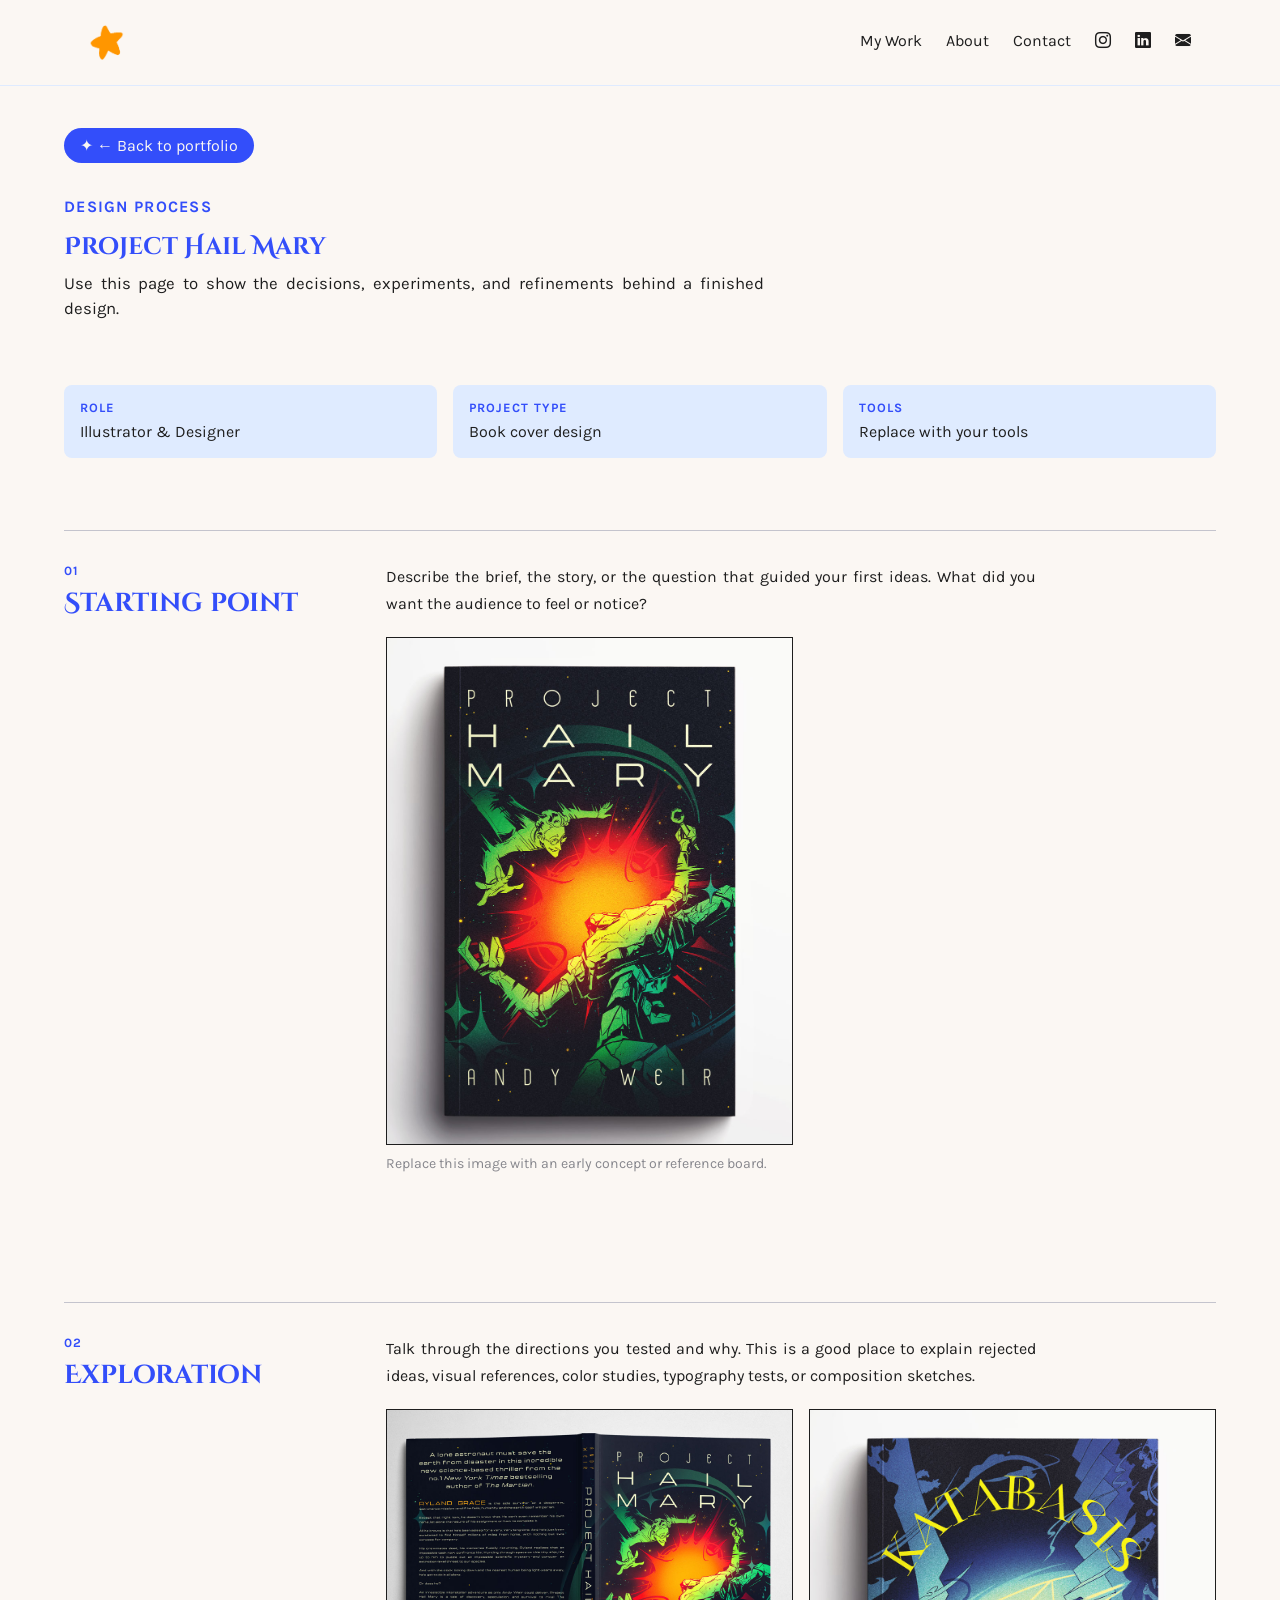
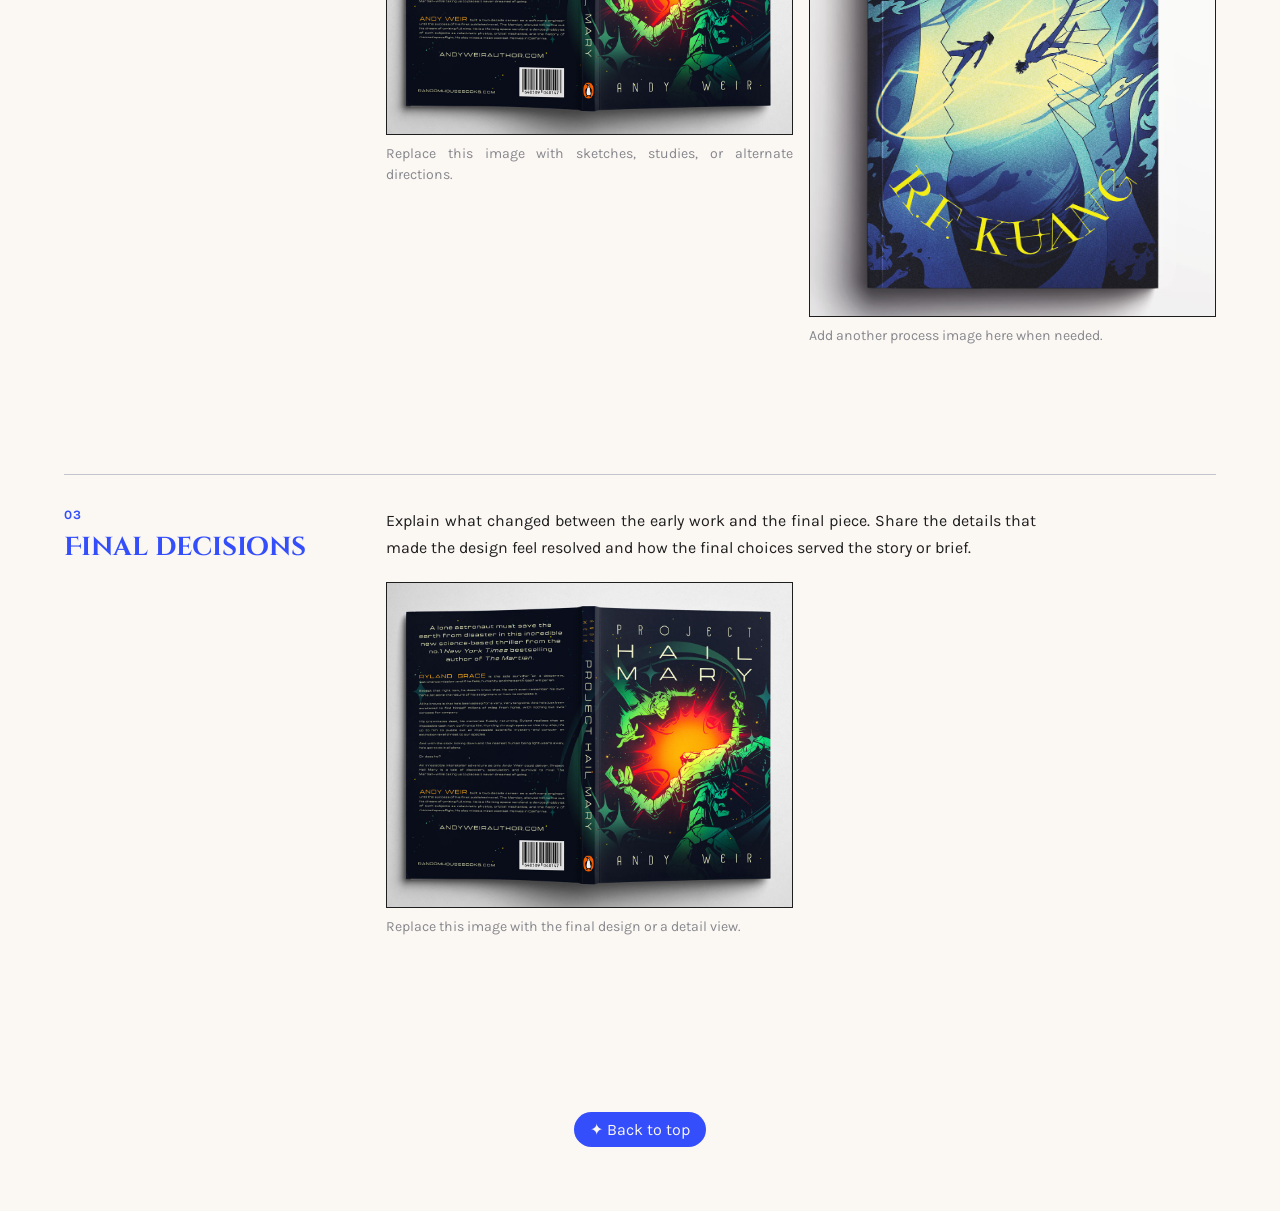
==== process.html @ 00ffdea3 "Add a project class and page to book grid items" ====
<!doctype html>
<html lang="en">
  <head>
    <meta charset="UTF-8" />
    <meta name="viewport" content="width=device-width, initial-scale=1.0" />
    <title>Kyra Lee | Design Process</title>
    <link rel="icon" type="image/png" href="./assets/Star.png" />
    <link
      rel="stylesheet"
      href="https://cdn.jsdelivr.net/npm/bootstrap-icons@1.13.1/font/bootstrap-icons.min.css"
    />
    <link rel="stylesheet" href="styles.css" />
  </head>
  <body>
    <header>
      <nav id="nav-bar" class="container">
        <div id="logo">
          <a href="index.html">
            <img src="assets/Star.png" alt="Kyra Lee Portfolio" />
          </a>
        </div>

        <button
          class="menu-toggle"
          aria-label="Toggle navigation"
          aria-expanded="false"
        >
          <span></span>
          <span></span>
          <span></span>
        </button>

        <div class="nav-links" id="nav-links">
          <a class="nav-link" href="index.html#work">My Work</a>
          <a class="nav-link" href="index.html#about">About</a>
          <a class="nav-link" href="index.html#contact">Contact</a>
          <a
            class="social-icon"
            aria-label="Instagram"
            href="https://www.instagram.com/kyrartist/"
            target="_blank"
            rel="noreferrer"
            ><i class="bi bi-instagram"></i
          ></a>
          <a
            href="https://www.linkedin.com/in/kyrallee/"
            class="social-icon"
            aria-label="LinkedIn"
            target="_blank"
            rel="noreferrer"
            ><i class="bi bi-linkedin"></i
          ></a>
          <a
            class="social-icon"
            aria-label="Email"
            href="mailto:kyrartist@gmail.com"
            rel="noreferrer"
            ><i class="bi bi-envelope-fill"></i
          ></a>
        </div>
      </nav>
    </header>

    <div id="lightbox" class="lightbox" aria-hidden="true">
      <button class="lightbox-close" aria-label="Close image">×</button>
      <div class="lightbox-content">
        <img id="lightbox-image" src="" alt="" />
        <p id="lightbox-caption" class="lightbox-caption"></p>
      </div>
    </div>

    <main id="process-top" class="project-page">
      <a
        class="button back-link"
        href="index.html"
        id="back-to-portfolio-button"
        >← Back to portfolio</a
      >

      <article class="project-detail-card process-detail-page">
        <div>
          <p class="project-eyebrow">Design Process</p>
          <h1 id="process-title">Project title</h1>
          <p id="process-overview" class="project-overview"></p>
        </div>

        <div class="project-meta">
          <div>
            <span>Role</span>
            <p id="process-role"></p>
          </div>
          <div>
            <span>Project type</span>
            <p id="process-type"></p>
          </div>
          <div>
            <span>Tools</span>
            <p id="process-tools"></p>
          </div>
        </div>

        <div id="process-sections"></div>
      </article>
      <a href="#process-top" class="button process-back-to-top">Back to top</a>
    </main>

    <script src="https://cdn.jsdelivr.net/npm/gsap@3.15/dist/gsap.min.js"></script>
    <script src="https://cdn.jsdelivr.net/npm/gsap@3.15/dist/ScrollTrigger.min.js"></script>
    <script src="script.js"></script>
    <script>
      const processProjects = [
        {
          key: "project-hail-mary",
          title: "Project Hail Mary",
          overview:
            "Use this page to show the decisions, experiments, and refinements behind a finished design.",
          role: "Illustrator & Designer",
          type: "Book cover design",
          tools: "Replace with your tools",
          sections: [
            {
              title: "Starting point",
              text: "Describe the brief, the story, or the question that guided your first ideas. What did you want the audience to feel or notice?",
              images: [
                {
                  src: "assets/books/Project-Hail-Mary.jpg",
                  alt: "Project Hail Mary initial cover concept",
                  caption:
                    "Replace this image with an early concept or reference board.",
                },
              ],
            },
            {
              title: "Exploration",
              text: "Talk through the directions you tested and why. This is a good place to explain rejected ideas, visual references, color studies, typography tests, or composition sketches.",
              images: [
                {
                  src: "assets/books/Project-Hail-Mary---Jacket-Design.jpg",
                  alt: "Project Hail Mary jacket design exploration",
                  caption:
                    "Replace this image with sketches, studies, or alternate directions.",
                },
                {
                  src: "assets/books/Katabasis.jpg",
                  alt: "Example visual exploration image",
                  caption: "Add another process image here when needed.",
                },
              ],
            },
            {
              title: "Final decisions",
              text: "Explain what changed between the early work and the final piece. Share the details that made the design feel resolved and how the final choices served the story or brief.",
              images: [
                {
                  src: "assets/books/Project-Hail-Mary---Jacket-Design.jpg",
                  alt: "Project Hail Mary final jacket design",
                  caption:
                    "Replace this image with the final design or a detail view.",
                },
              ],
            },
          ],
        },
      ];

      const processKey =
        new URLSearchParams(window.location.search).get("process") ||
        processProjects[0].key;
      const processProject =
        processProjects.find((item) => item.key === processKey) ||
        processProjects[0];

      document.getElementById("process-title").textContent =
        processProject.title;
      document.getElementById("process-overview").textContent =
        processProject.overview;
      document.getElementById("process-role").textContent = processProject.role;
      document.getElementById("process-type").textContent = processProject.type;
      document.getElementById("process-tools").textContent =
        processProject.tools;

      const processSections = document.getElementById("process-sections");

      processProject.sections.forEach((section, index) => {
        const sectionElement = document.createElement("section");
        sectionElement.className = "process-section";

        const heading = document.createElement("div");
        heading.className = "process-section-heading";

        const number = document.createElement("span");
        number.className = "process-section-number";
        number.textContent = String(index + 1).padStart(2, "0");

        const title = document.createElement("h2");
        title.textContent = section.title;
        heading.append(number, title);

        const content = document.createElement("div");
        content.className = "process-section-content";

        const text = document.createElement("p");
        text.textContent = section.text;

        const imageGrid = document.createElement("div");
        imageGrid.className = "process-image-grid";

        section.images.forEach((imageData) => {
          const figure = document.createElement("figure");
          figure.className = "project-image process-image";

          const image = document.createElement("img");
          image.src = imageData.src;
          image.alt = imageData.alt;
          image.dataset.caption = imageData.caption || "";

          const caption = document.createElement("figcaption");
          caption.className = "process-image-caption";
          caption.textContent = imageData.caption || "";

          figure.append(image, caption);
          imageGrid.appendChild(figure);
        });

        content.append(text, imageGrid);
        sectionElement.append(heading, content);
        processSections.appendChild(sectionElement);
      });

      const backButton = document.getElementById("back-to-portfolio-button");

      if (backButton) {
        backButton.addEventListener("click", (event) => {
          event.preventDefault();
          sessionStorage.setItem("scrollToWork", "true");
          window.location.href = "index.html";
        });
      }
    </script>
  </body>
</html>
---- styles.css ----
@import url("https://fonts.googleapis.com/css2?family=Cinzel+Decorative:wght@400;700;900&family=Karla:ital,wght@0,200..800;1,200..800&display=swap");

@media (prefers-reduced-motion: no-preference) {
  html {
    scroll-behavior: smooth;
  }
}

:root {
  --cream: #fbf7f3;
  --white: #fff;
  --blue: #334efa;
  --blue-medium: #80a8e4;
  --blue-light: #dfebff;
  --black: #1e1e1e;
  --gray: #87878d;
  --gray-light: #c4c4cd;
  --red: #df4e36;
  --yellow: #ffc972;

  --space-xs: 0.5rem;
  --space-sm: 1rem;
  --space-md: 1.5rem;
  --space-lg: 2rem;
  --space-xl: 3rem;
  --section-gap: 8rem;
}

*,
*::before,
*::after {
  box-sizing: border-box;
  padding: 0;
  margin: 0;
}

::selection {
  background-color: var(--blue);
  color: var(--cream);
}

html {
  scroll-padding-top: 100px;
  overflow-x: hidden;
}

body {
  background-color: var(--cream);
  color: var(--black);
  font-family: "Karla", sans-serif;
  overflow-x: hidden;
  text-align: justify;
}

section {
  margin-bottom: var(--section-gap) !important;
}

h1,
h2,
h3 {
  color: #334efa;
  font-family: "Cinzel Decorative", serif;
  cursor: default;
}

p {
  line-height: 1.5;
  cursor: default;
}

.container {
  width: min(90vw, 1300px);
  box-sizing: border-box;
  margin-inline: auto;
}

header {
  outline: var(--blue-light) 1px solid;
  background-color: var(--cream);
  position: fixed;
  top: 0;
  left: 0;
  width: 100%;
  z-index: 100;
  transition: transform 0.5s ease-in-out;
}

.header-hidden {
  transform: translateY(-105%);
}

#nav-bar {
  display: flex;
  align-items: center;
  justify-content: space-between;
  top: 0;
  padding: 25px;
}

#logo {
  width: 35px;
  height: 35px;
  display: inline-flex;
  align-items: center;
  justify-content: center;
}

#logo img {
  width: 100%;
  height: auto;
  display: block;
}

.nav-links {
  display: flex;
  align-items: center;
  gap: var(--space-md);
}

.nav-links a {
  color: var(--black);
  position: relative;
  text-decoration: none;
  padding-bottom: 4px;
  transition:
    opacity 0.2s ease,
    transform 0.2s ease;
}

.nav-link::after {
  content: "";
  position: absolute;
  left: 0;
  bottom: 0;
  width: 0;
  height: 1px;
  background-color: var(--blue);
  transition: width 0.25s ease;
}

.nav-link:hover::after,
.nav-link:focus-visible::after {
  width: 100%;
}

.social-icon:hover {
  color: var(--blue);
}

.menu-toggle {
  display: none;
  flex-direction: column;
  justify-content: center;
  gap: 4px;
  background: transparent;
  border: none;
  cursor: pointer;
  padding: 4px;
}

.menu-toggle span {
  display: block;
  width: 24px;
  height: 2px;
  background-color: var(--black);
}

#home {
  text-align: center;
  display: flex;
  flex-direction: column;
  justify-content: center;
  align-items: center;
  border-bottom: #dfe7ff solid 1px;
  margin: 85px auto 0;
  position: relative;
  overflow: hidden;
}

#home-text {
  position: absolute;
}

#home img {
  width: 100%;
  min-width: 900px;
  position: absolute;
  min-height: 550px;
  inset: 0;
  object-fit: cover;
  object-position: center;
}

#home img:first-of-type {
  position: relative;
  z-index: 2;
}

#home img:last-of-type {
  z-index: 1;
}

#work {
  text-align: center;
}

#work h2 {
  font-size: 2rem;
  margin-bottom: var(--space-lg);
}

.work-subheading {
  text-align: left;
  font-size: 1.3rem;
  margin-bottom: var(--space-lg);
}

.work-subheading::before {
  content: "✦";
  padding: 8px;
}

#categories {
  display: grid;
  grid-template-columns: repeat(3, minmax(0, 1fr));
  width: 320px;
  margin: 0 auto var(--space-xl) auto;
  justify-content: center;
  gap: var(--space-sm);
}

.category {
  display: flex;
  flex-direction: column;
  align-items: center;
  justify-content: center;
  width: 100%;
  cursor: pointer;
  padding: 0.75rem 0.75rem 0.5rem;
  border: 1px solid var(--gray-light);
  transition:
    background-color 0.2s ease,
    color 0.2s ease,
    border-color 0.2s ease,
    transform 0.2s ease;
}

.category.active {
  color: var(--blue);
  border-color: var(--blue);
  background: var(--blue-light);
}

.category:hover {
  color: var(--blue);
  border-color: var(--blue);
}

.category img {
  height: 4em;
  transition: all 0.3s ease;
}

.category:hover img {
  transform: translateY(-5px);
}

.category p {
  cursor: pointer;
}

#grid-container {
  margin-bottom: var(--space-lg);
}

.masonry-container {
  column-count: 4;
  column-gap: var(--space-sm);
  width: 100%;
  margin-inline: auto;
}

.personal-concepts-grid {
  display: grid;
  grid-template-columns: repeat(3, minmax(0, 1fr));
  gap: var(--space-sm);
  width: 100%;
  margin-inline: auto;
}

.masonry-item {
  break-inside: avoid;
  margin-bottom: var(--space-sm);
  background: var(--cream);
  border: var(--black) solid 1px;
  overflow: hidden;
  opacity: 0;
  will-change: transform;
}

.masonry-item.process-item {
  position: relative;
  cursor: pointer;
  transition: transform 0.25s ease;
}

.masonry-item.process-item:hover,
.masonry-item.process-item:focus-visible {
  transform: translateY(-3px);
}

.masonry-item img {
  width: 100%;
  display: block;
  height: auto;
  object-fit: cover;
  cursor: pointer;
}

.personal-concepts-grid .has-hover-image {
  aspect-ratio: 4 / 5;
  background-position: center;
  background-repeat: no-repeat;
  background-size: cover;
  transition: background-position 0.25s cubic-bezier(0.22, 1, 0.36, 1);
}

.personal-concepts-grid .has-hover-image img {
  height: 100%;
  object-position: 50% center;
  transition:
    opacity 0.3s ease-in-out,
    object-position 0.25s cubic-bezier(0.22, 1, 0.36, 1);
  will-change: opacity, object-position;
}

.personal-concepts-grid .has-hover-image.is-swapping img {
  opacity: 0;
}

#personal-work {
  margin-bottom: var(--space-xl);
}

.project-container {
  display: grid;
  grid-template-columns: 1fr;
  gap: var(--space-md);
  width: 100%;
}

.project-card {
  display: grid;
  grid-template-columns: minmax(220px, 1.1fr) minmax(0, 1.7fr);
  gap: var(--space-lg);
  align-items: center;
  padding: 1.25rem;
  text-align: left;
  cursor: pointer;
  color: inherit;
  text-decoration: none;
  opacity: 0;
  will-change: transform;
  background: var(--white);
  border: 1px solid var(--black);
  transition:
    transform 0.25s ease,
    box-shadow 0.25s ease,
    border-color 0.25s ease;
}

.project-card:hover {
  transform: translateY(-3px);
  border-color: var(--blue);
  box-shadow: 0 18px 40px rgba(4, 8, 90, 0.08);
}

.project-card-visual {
  overflow: hidden;
  border: var(--black) 1px solid;
  background: var(--cream);
  min-height: 260px;
}

.project-card img,
.project-card-placeholder {
  display: block;
  width: 100%;
  height: 280px;
  object-fit: cover;
  object-position: center;
  transition: transform 0.35s ease;
}

.project-card:hover .project-card-visual img,
.project-card:hover .project-card-placeholder {
  transform: scale(1.04);
}

.project-card-content {
  display: flex;
  flex-direction: column;
  justify-content: center;
  gap: 0.5rem;
  cursor: pointer;
}

.project-card-kicker {
  margin: 0;
  color: var(--blue);
  text-transform: uppercase;
  letter-spacing: 0.08em;
  font-size: 0.7rem;
  font-weight: 700;
}

.project-card-title {
  margin: 0;
  font-size: clamp(2rem, 3vw, 2.8rem);
  line-height: 1.05;
  cursor: pointer;
  transition: color 0.25s ease;
}

.project-card-summary {
  margin: 0;
  color: var(--gray);
  font-size: 1.02rem;
  line-height: 1.7;
}

.project-card-meta {
  display: grid;
  grid-template-columns: repeat(3, minmax(0, 1fr));
  gap: 0.9rem 1rem;
  margin-top: 0.5rem;
  padding-top: 1rem;
  border-top: 1px solid var(--gray-light);
}

.project-card-meta div {
  display: flex;
  flex-direction: column;
  gap: 0.25rem;
}

.project-card-meta span {
  font-size: 0.68rem;
  color: var(--gray);
  text-transform: uppercase;
  letter-spacing: 0.08em;
}

.project-card-meta strong {
  font-size: 0.96rem;
  font-weight: 600;
}

.project-card-placeholder {
  display: flex;
  align-items: center;
  justify-content: center;
  width: 100%;
  min-height: 260px;
  height: 100%;
  text-align: center;
  background: var(--blue-light);
  border: 1px dashed rgba(28, 32, 36, 0.28);
  color: var(--gray);
  font-weight: 700;
  letter-spacing: 0.08em;
  text-transform: uppercase;
}

.is-coming-soon {
  opacity: 0.9;
}

@media (max-width: 760px) {
  .project-card {
    grid-template-columns: 1fr;
    padding: var(--space-sm);
  }

  .project-card-visual {
    min-height: 220px;
  }

  .project-card-meta {
    grid-template-columns: 1fr;
  }
}

#project-link {
  margin: var(--space-sm) 0;
}

.button {
  background-color: var(--blue);
  color: var(--cream);
  text-decoration: none;
  padding: 0.5rem 1rem;
  border-radius: 10rem;
  display: inline-block;
}

.button::before {
  content: "✦ ";
}

.button.secondary {
  background-color: var(--cream);
  border: var(--blue) 2px solid;
  color: var(--blue);
}

.project-page {
  padding-top: 8rem;
  padding-bottom: 4rem;
  width: min(90vw, 1300px);
  margin: auto;
}

.back-link {
  margin-bottom: 2rem;
}

#project-top {
  position: absolute;
  top: 0;
}

#project-back-to-top-button {
  margin: 3rem auto 0;
  display: block;
  width: fit-content;
}

.process-back-to-top {
  display: block;
  width: fit-content;
  margin: 3rem auto 0;
}

.project-eyebrow {
  color: var(--blue);
  font-weight: 700;
  text-transform: uppercase;
  letter-spacing: 0.08em;
  margin-bottom: 0.75rem;
}

.project-overview {
  font-size: 1.05rem;
  max-width: 700px;
  margin: 0.5rem 0 1.5rem;
}

.project-meta {
  display: grid;
  grid-template-columns: repeat(3, minmax(0, 1fr));
  gap: 1rem;
  margin-bottom: 2rem;
}

.project-meta div {
  background: var(--blue-light);
  border-radius: 8px;
  padding: 0.9rem 1rem;
}

.project-meta span {
  display: block;
  color: var(--blue);
  font-size: 0.8rem;
  font-weight: 700;
  text-transform: uppercase;
  letter-spacing: 0.08em;
  margin-bottom: 0.3rem;
}

.project-video-grid {
  display: grid;
  grid-template-columns: 1fr;
  gap: 1rem;
  margin-bottom: 2rem;
}

.project-video {
  width: 100%;
}

.project-video-media {
  width: 100%;
  aspect-ratio: 16 / 9;
  border: 1px solid var(--black);
  display: block;
  background: var(--black);
}

.project-video-caption {
  margin-top: 0.5rem;
  color: var(--gray);
  font-size: 0.92rem;
  line-height: 1.5;
}

.project-image-grid {
  display: grid;
  grid-template-columns: repeat(4, minmax(0, 1fr));
  gap: 1rem;
  margin-bottom: 2rem;
}

.project-image-grid--compact {
  grid-template-columns: repeat(2, minmax(0, 1fr));
  margin-bottom: 1.5rem;
}

.project-image {
  position: relative;
  overflow: hidden;
  opacity: 0;
  will-change: transform;
}

.project-image img {
  width: 100%;
  height: auto;
  object-fit: contain;
  border: 1px solid var(--black);
  display: block;
  cursor: pointer;
}

.project-image-overlay {
  position: absolute;
  inset: 0;
  display: flex;
  align-items: flex-end;
  padding: 0.9rem;
  background: linear-gradient(
    180deg,
    transparent 5%,
    rgba(30, 30, 30, 0.95) 100%
  );
  color: var(--cream);
  opacity: 0;
  transition: opacity 0.2s ease;
  pointer-events: none;
}

.project-image:hover .project-image-overlay,
.project-image:focus-within .project-image-overlay {
  opacity: 1;
}

.project-image-caption {
  font-size: 0.85rem;
  line-height: 1.4;
  max-width: 100%;
}

#egg-project-thumbnail {
  background-color: #1e1e1e;
}

.project-body {
  display: grid;
  grid-template-columns: 1.2fr 0.8fr;
  gap: 2rem;
}

.project-body h2 {
  font-size: 1.2rem;
  margin-bottom: 0.75rem;
}

.project-body ul {
  padding-left: 1.2rem;
  display: grid;
  gap: 0.6rem;
}

.project-body li {
  line-height: 1.5;
}

.process-detail-page {
  display: grid;
  gap: 2.5rem;
}

.process-section {
  display: grid;
  grid-template-columns: minmax(150px, 0.35fr) minmax(0, 1fr);
  gap: 2rem;
  padding-top: 2rem;
  border-top: 1px solid var(--gray-light);
}

.process-section-heading {
  align-self: start;
}

.process-section-number {
  display: block;
  margin-bottom: 0.5rem;
  color: var(--blue);
  font-size: 0.8rem;
  font-weight: 700;
  letter-spacing: 0.08em;
}

.process-section h2 {
  margin: 0;
  font-size: clamp(1.35rem, 2vw, 1.8rem);
}

.process-section-content {
  display: grid;
  gap: 1.25rem;
}

.process-section-content p {
  max-width: 650px;
  line-height: 1.7;
}

.process-image-grid {
  display: grid;
  grid-template-columns: repeat(2, minmax(0, 1fr));
  gap: 1rem;
}

.process-image-grid img {
  width: 100%;
  height: auto;
  display: block;
  border: 1px solid var(--black);
}

.process-image-caption {
  margin-top: 0.5rem;
  color: var(--gray);
  font-size: 0.88rem;
  line-height: 1.5;
}

.process-image {
  opacity: 1;
}

.lightbox {
  position: fixed;
  inset: 0;
  background: rgba(0, 0, 0, 0.82);
  display: flex;
  align-items: center;
  justify-content: center;
  padding: 2rem;
  z-index: 200;
  opacity: 0;
  visibility: hidden;
  transition:
    opacity 0.3s ease-in,
    visibility 0.3s ease-in;
}

.lightbox.active {
  opacity: 1;
  visibility: visible;
  z-index: 200;
}

.lightbox-content {
  display: flex;
  align-items: center;
  gap: 1.25rem;
  max-width: min(95vw, 1100px);
}

.lightbox img {
  max-width: min(90vw, 900px);
  max-height: min(90vh, 800px);
  width: auto;
  height: auto;
  object-fit: contain;
  transform: scale(0.95);
  transition: transform 0.3s ease;
}

.lightbox.active img {
  transform: scale(1);
}

.lightbox-close {
  position: absolute;
  top: 1.25rem;
  right: 1.25rem;
  color: var(--blue);
  background: var(--white);
  border: 1px solid var(--blue);
  border-radius: 50px;
  width: 40px;
  height: 40px;
  font-size: 1.5rem;
  line-height: 1;
  cursor: pointer;
  z-index: 200;
}

.lightbox-caption {
  color: var(--white);
  text-align: left;
  font-size: 0.95rem;
  line-height: 1.5;
  max-width: 280px;
  flex: 0 0 280px;
}

.lightbox-caption:empty {
  display: none;
}

#about {
  background-color: var(--white);
  border: 1px solid var(--blue-light);
}

#about-text {
  margin-right: var(--space-lg);
}

#about h2 {
  margin-bottom: var(--space-md);
}

#about h2::before {
  content: "✦ ";
}

#about .container {
  display: grid;
  grid-template-columns: 1.5fr 1fr;
  align-items: center;
  padding: var(--space-md);
}

#about-pic-me {
  display: block;
  width: 100%;
  height: auto;
  object-fit: cover;
}

#about-pic {
  position: relative;
  width: 310px;
  display: block;
  border: var(--cream) 1px solid;
  margin-left: auto;
  overflow: visible;
  border: solid 1px var(--blue-light);
}

#about-pic-stars {
  position: absolute;
  top: 50%;
  left: 50%;
  transform: translate(-50%, -50%);
  pointer-events: none;
  width: 350px;
  max-width: none;
}

#contact {
  background-color: var(--blue);
  color: var(--white);
  width: 100%;
}

#contact-container {
  text-align: center;
  padding: 40px;
  display: grid;
  place-items: center;
  grid-template-columns: 0.5fr 1fr 0.5fr;
  max-width: 800px;
}

#contact h2 {
  color: var(--white);
  margin-bottom: var(--space-md);
}

#contact h2::before {
  content: "✦ ";
}

#contact img {
  display: block;
  margin: auto;
}

#contact a {
  font-size: 1.5rem;
  color: var(--white);
}

#socials {
  margin-top: var(--space-md);
  width: 100%;
  display: flex;
  align-items: center;
  justify-content: center;
  gap: var(--space-md);
}

@media screen and (max-width: 480px) {
  .masonry-container {
    column-count: 1 !important;
  }

  .personal-concepts-grid {
    grid-template-columns: 1fr !important;
  }

  #contact-container {
    padding: var(--space-md);
  }

  #contact-container {
    grid-template-columns: 10% 80% 10%;
  }

  #contact img {
    width: 40px;
  }
}

@media (hover: none), (pointer: coarse) {
  .personal-concepts-grid .has-hover-image {
    aspect-ratio: auto;
  }

  .personal-concepts-grid .has-hover-image img {
    height: auto;
    object-position: center;
    transition: none;
  }
}

@media screen and (max-width: 768px) {
  .masonry-container {
    column-count: 2;
  }

  .personal-concepts-grid {
    grid-template-columns: repeat(2, minmax(0, 1fr));
  }

  .project-meta {
    grid-template-columns: 1fr;
  }

  .project-image-grid {
    grid-template-columns: repeat(2, minmax(0, 1fr));
  }

  .process-section {
    grid-template-columns: 1fr;
    gap: 1rem;
  }

  .process-image-grid {
    grid-template-columns: 1fr;
  }

  .lightbox-content {
    flex-direction: column;
    align-items: center;
  }

  .lightbox-caption {
    max-width: 100%;
    flex-basis: auto;
    text-align: center;
  }

  #about .container {
    grid-template-columns: 1fr;
    gap: 1.25rem;
    justify-items: center;
    padding: var(--space-md) 0;
  }

  #about-text {
    margin: 0;
  }

  #about .container > div:first-child {
    text-align: center;
  }

  #about-pic img {
    margin-left: 0;
    margin-inline: auto;
  }

  #nav-bar {
    flex-wrap: wrap;
    padding: 25px;
  }

  .menu-toggle {
    display: flex;
  }

  .nav-links {
    display: flex;
    width: 100%;
    max-height: 0;
    flex-direction: column;
    align-items: flex-end;
    padding-top: 0;
    gap: 0;
    overflow: hidden;
    opacity: 0;
    pointer-events: none;
    transition:
      max-height 0.3s ease,
      opacity 0.3s ease,
      padding-top 0.3s ease,
      gap 0.3s ease;
  }

  .nav-links.active {
    max-height: 200px;
    padding-top: var(--space-md);
    gap: var(--space-md);
    opacity: 1;
    pointer-events: auto;
  }

  .project-container {
    grid-template-columns: 1fr;
  }
}

@media screen and (min-width: 1100px) {
  #about .container {
    padding: 40px 80px;
  }

  .masonry-container {
    column-count: 4;
  }

  .personal-concepts-grid {
    grid-template-columns: repeat(3, minmax(0, 1fr));
  }
}
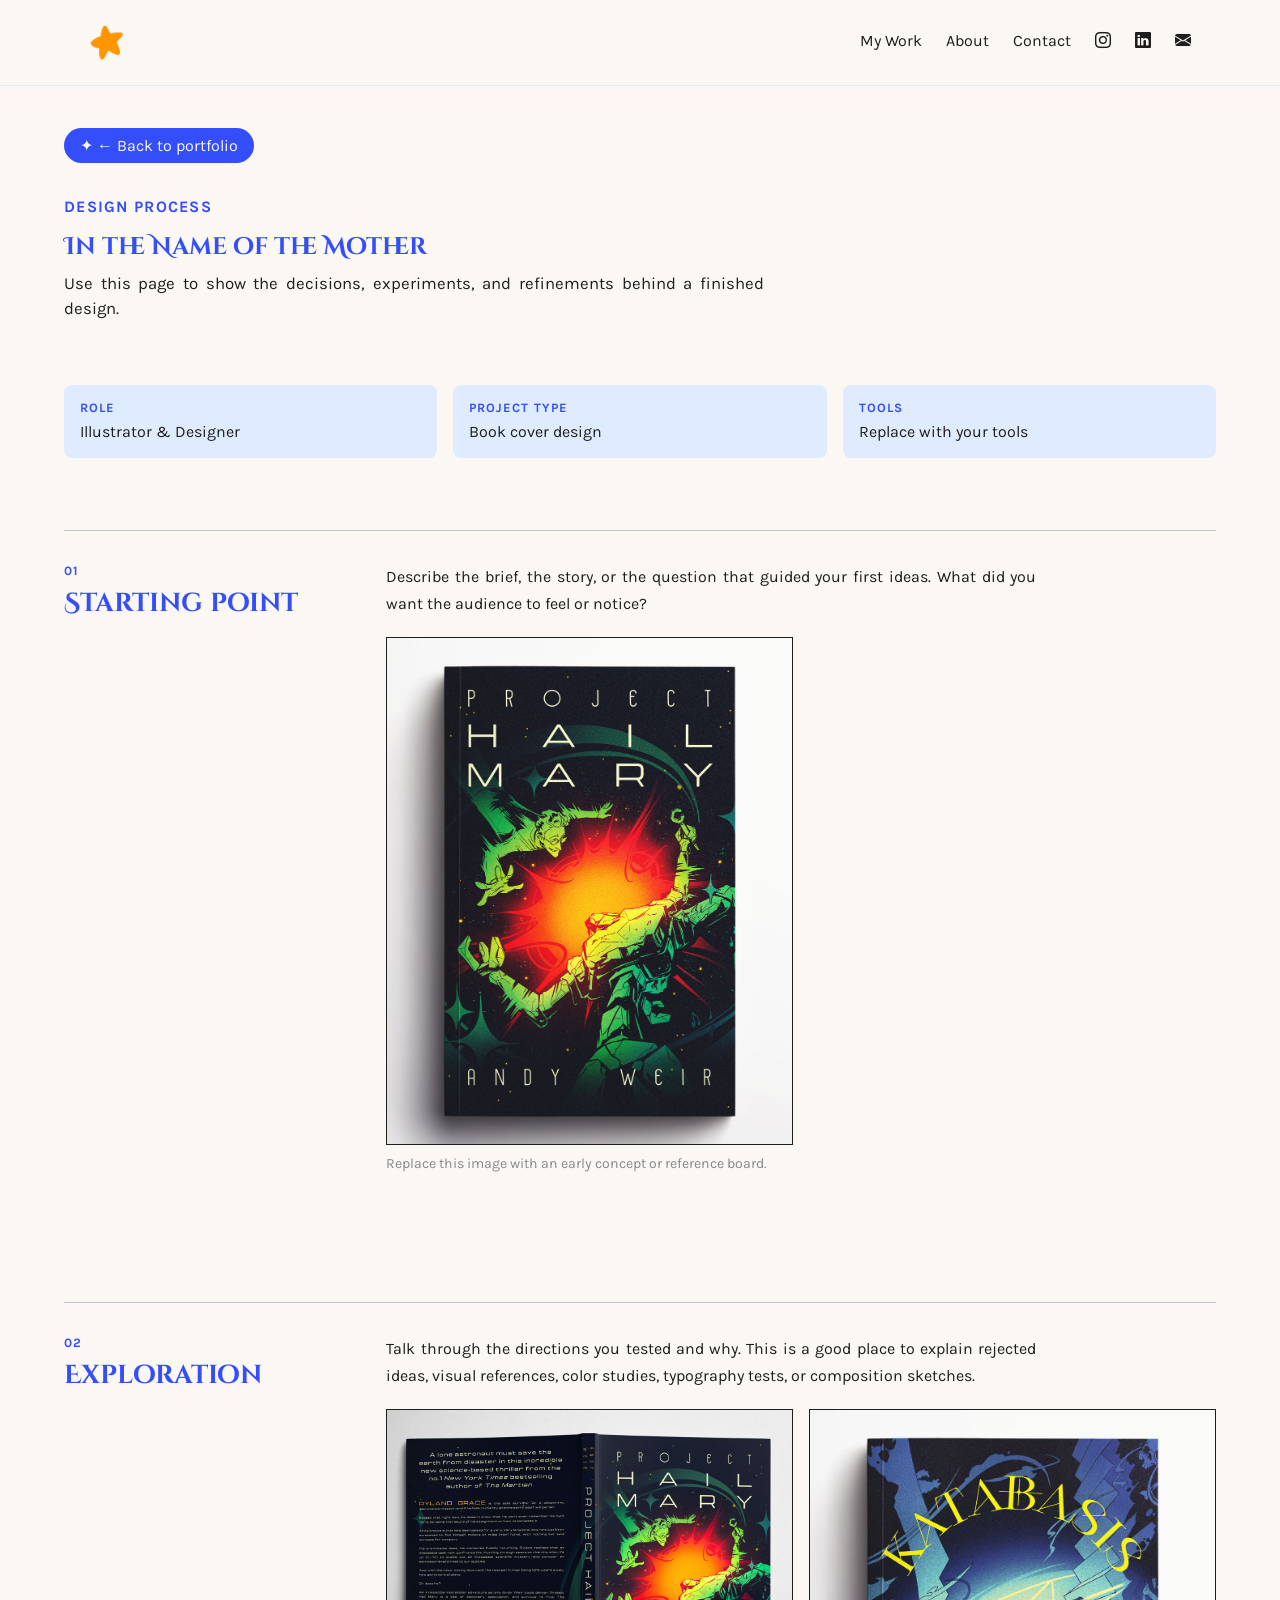
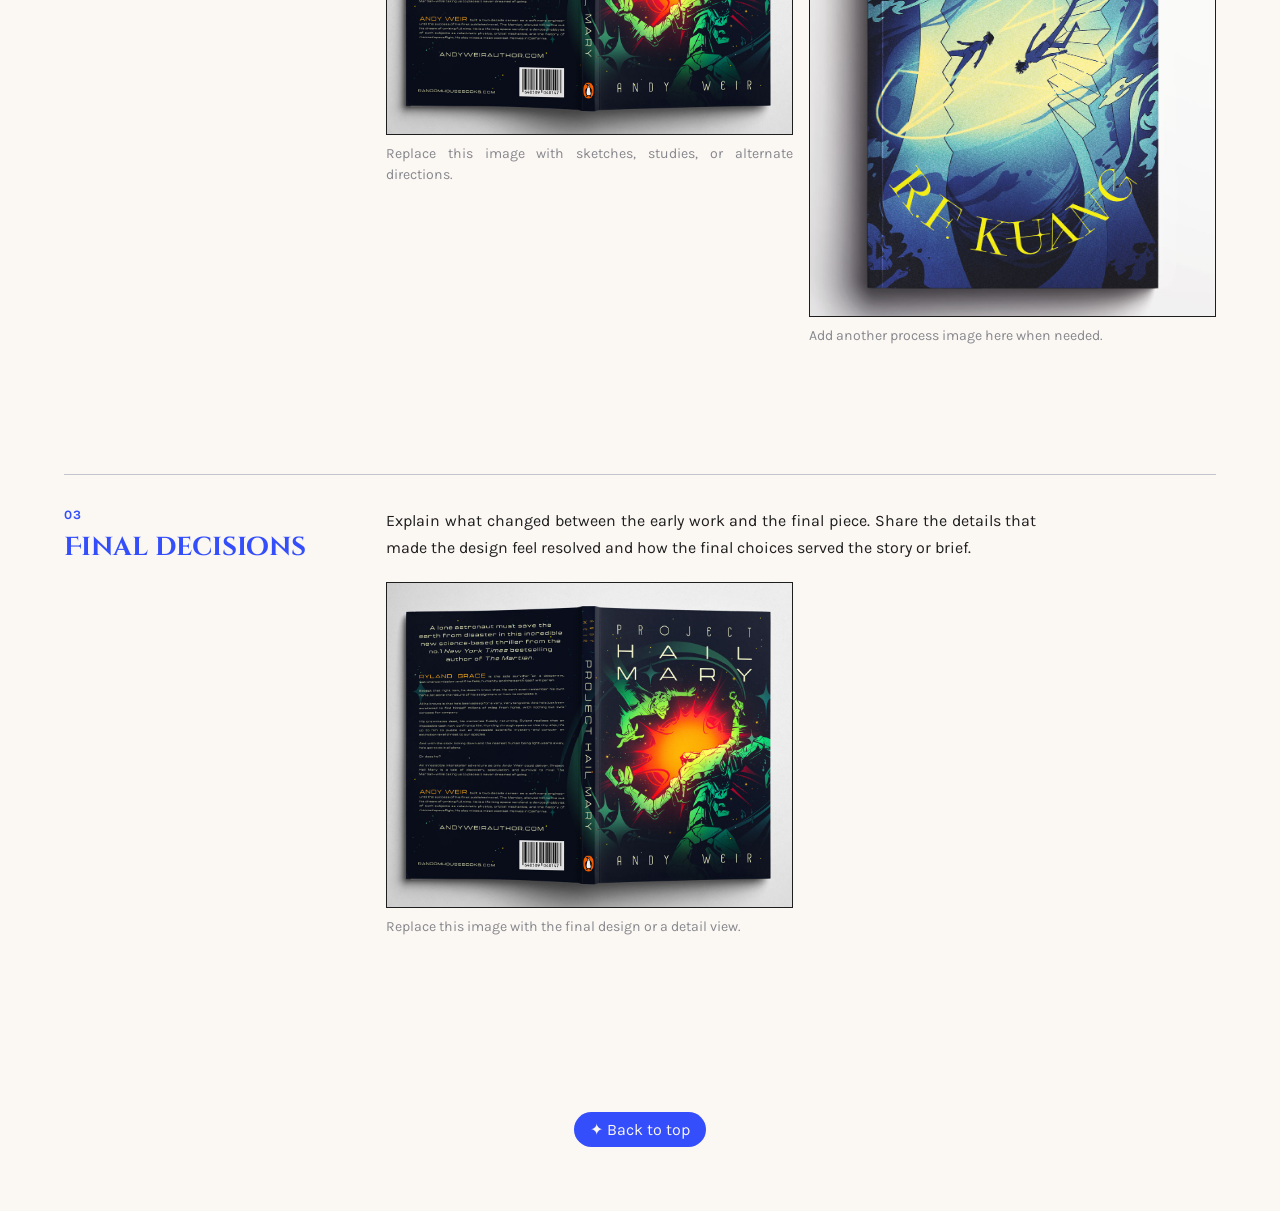
==== commit 8b90af80: "Added star to indicate design process available for book cover" ====
--- a/process.html
+++ b/process.html
@@ -110,6 +110,58 @@
     <script>
       const processProjects = [
         {
+          key: "in-the-name-of-the-mother",
+          title: "In the Name of the Mother",
+          overview:
+            "Use this page to show the decisions, experiments, and refinements behind a finished design.",
+          role: "Illustrator & Designer",
+          type: "Book cover design",
+          tools: "Replace with your tools",
+          sections: [
+            {
+              title: "Starting point",
+              text: "Describe the brief, the story, or the question that guided your first ideas. What did you want the audience to feel or notice?",
+              images: [
+                {
+                  src: "assets/books/Project-Hail-Mary.jpg",
+                  alt: "Project Hail Mary initial cover concept",
+                  caption:
+                    "Replace this image with an early concept or reference board.",
+                },
+              ],
+            },
+            {
+              title: "Exploration",
+              text: "Talk through the directions you tested and why. This is a good place to explain rejected ideas, visual references, color studies, typography tests, or composition sketches.",
+              images: [
+                {
+                  src: "assets/books/Project-Hail-Mary---Jacket-Design.jpg",
+                  alt: "Project Hail Mary jacket design exploration",
+                  caption:
+                    "Replace this image with sketches, studies, or alternate directions.",
+                },
+                {
+                  src: "assets/books/Katabasis.jpg",
+                  alt: "Example visual exploration image",
+                  caption: "Add another process image here when needed.",
+                },
+              ],
+            },
+            {
+              title: "Final decisions",
+              text: "Explain what changed between the early work and the final piece. Share the details that made the design feel resolved and how the final choices served the story or brief.",
+              images: [
+                {
+                  src: "assets/books/Project-Hail-Mary---Jacket-Design.jpg",
+                  alt: "Project Hail Mary final jacket design",
+                  caption:
+                    "Replace this image with the final design or a detail view.",
+                },
+              ],
+            },
+          ],
+        },
+        {
           key: "project-hail-mary",
           title: "Project Hail Mary",
           overview:
--- a/styles.css
+++ b/styles.css
@@ -221,6 +221,23 @@
   padding: 8px;
 }
 
+.process-legend {
+  display: flex;
+  align-items: center;
+  gap: 0.4rem;
+  width: fit-content;
+  margin: -1rem 0 var(--space-sm);
+  color: var(--gray);
+  font-size: 0.85rem;
+  text-align: left;
+}
+
+.process-legend img {
+  width: 1.25rem;
+  height: 1.25rem;
+  object-fit: contain;
+}
+
 #categories {
   display: grid;
   grid-template-columns: repeat(3, minmax(0, 1fr));
@@ -310,6 +327,17 @@
   transform: translateY(-3px);
 }
 
+.masonry-item.process-item .process-item-star {
+  position: absolute;
+  top: 0.6rem;
+  left: 0.6rem;
+  z-index: 1;
+  width: 1.6rem;
+  height: 1.6rem;
+  object-fit: contain;
+  pointer-events: none;
+}
+
 .masonry-item img {
   width: 100%;
   display: block;
@@ -326,7 +354,7 @@
   transition: background-position 0.25s cubic-bezier(0.22, 1, 0.36, 1);
 }
 
-.personal-concepts-grid .has-hover-image img {
+.personal-concepts-grid .has-hover-image img:not(.process-item-star) {
   height: 100%;
   object-position: 50% center;
   transition:
@@ -335,7 +363,9 @@
   will-change: opacity, object-position;
 }
 
-.personal-concepts-grid .has-hover-image.is-swapping img {
+.personal-concepts-grid
+  .has-hover-image.is-swapping
+  img:not(.process-item-star) {
   opacity: 0;
 }
 
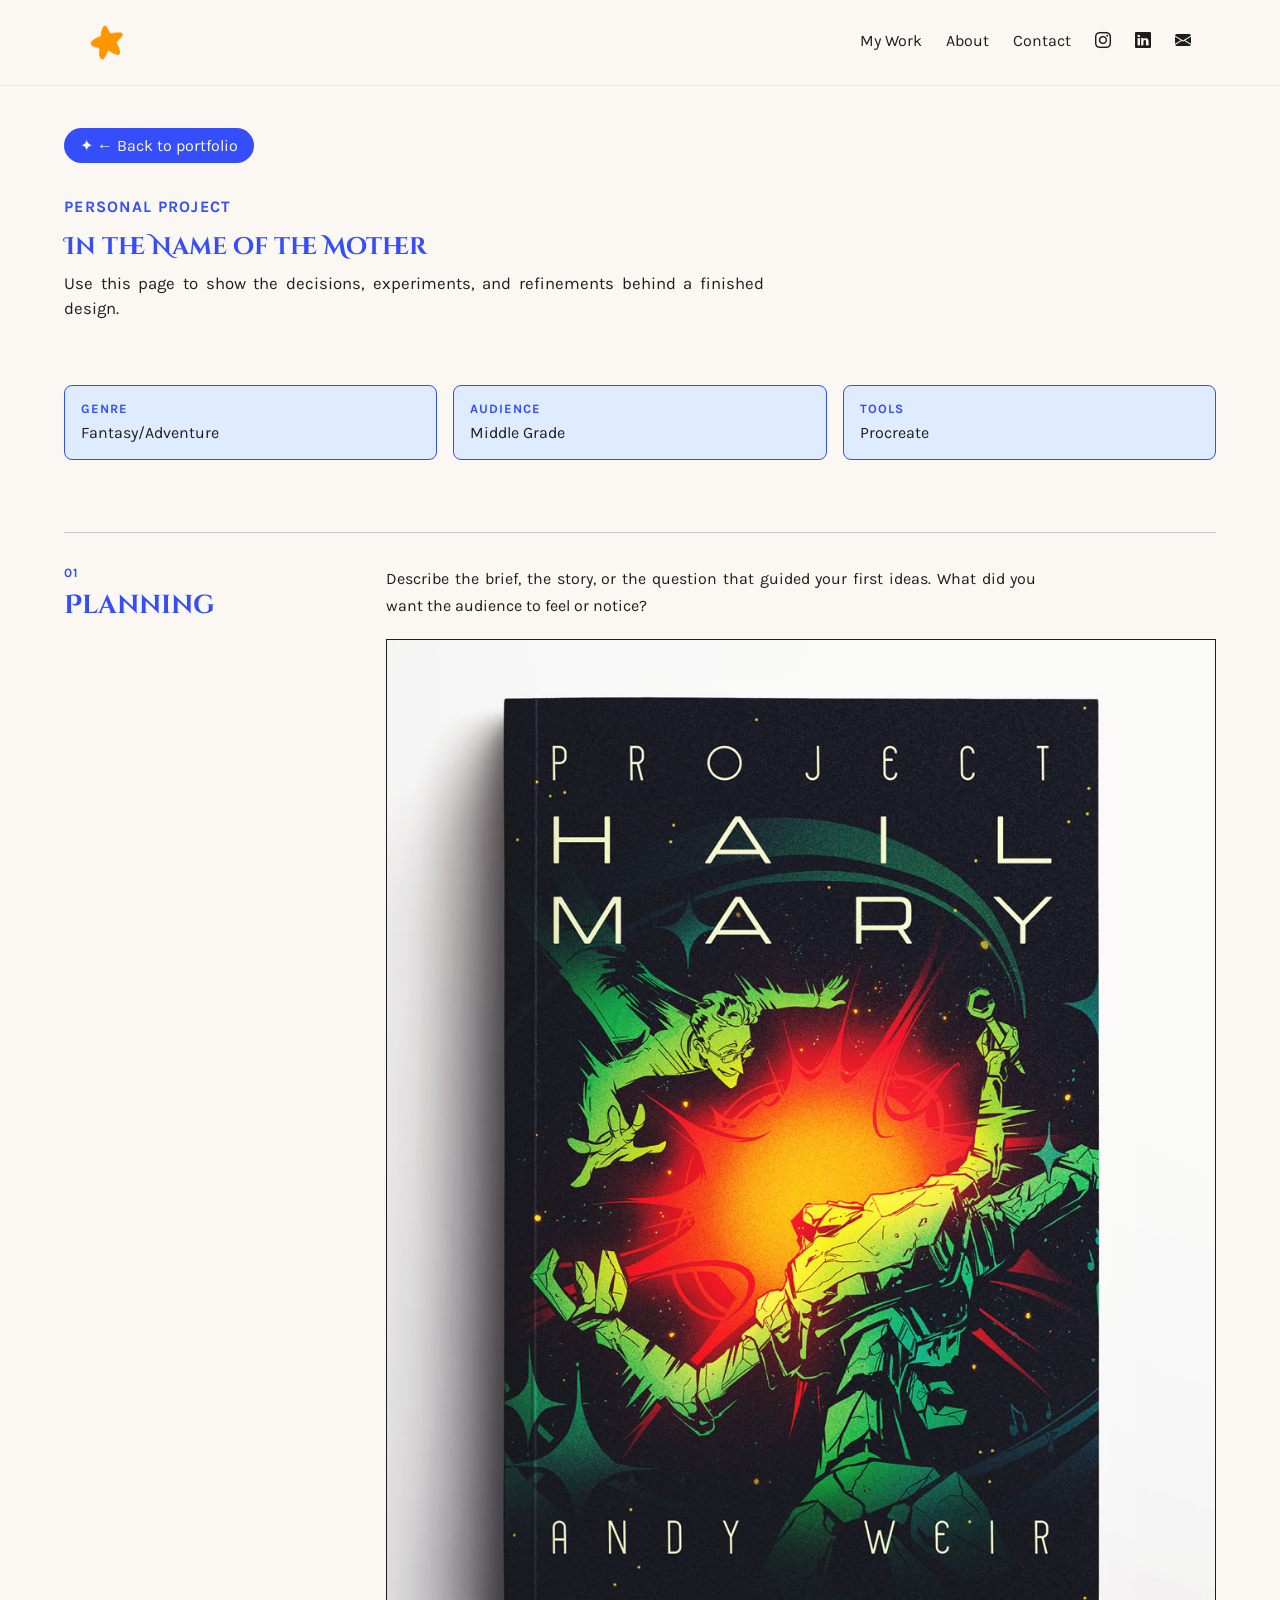
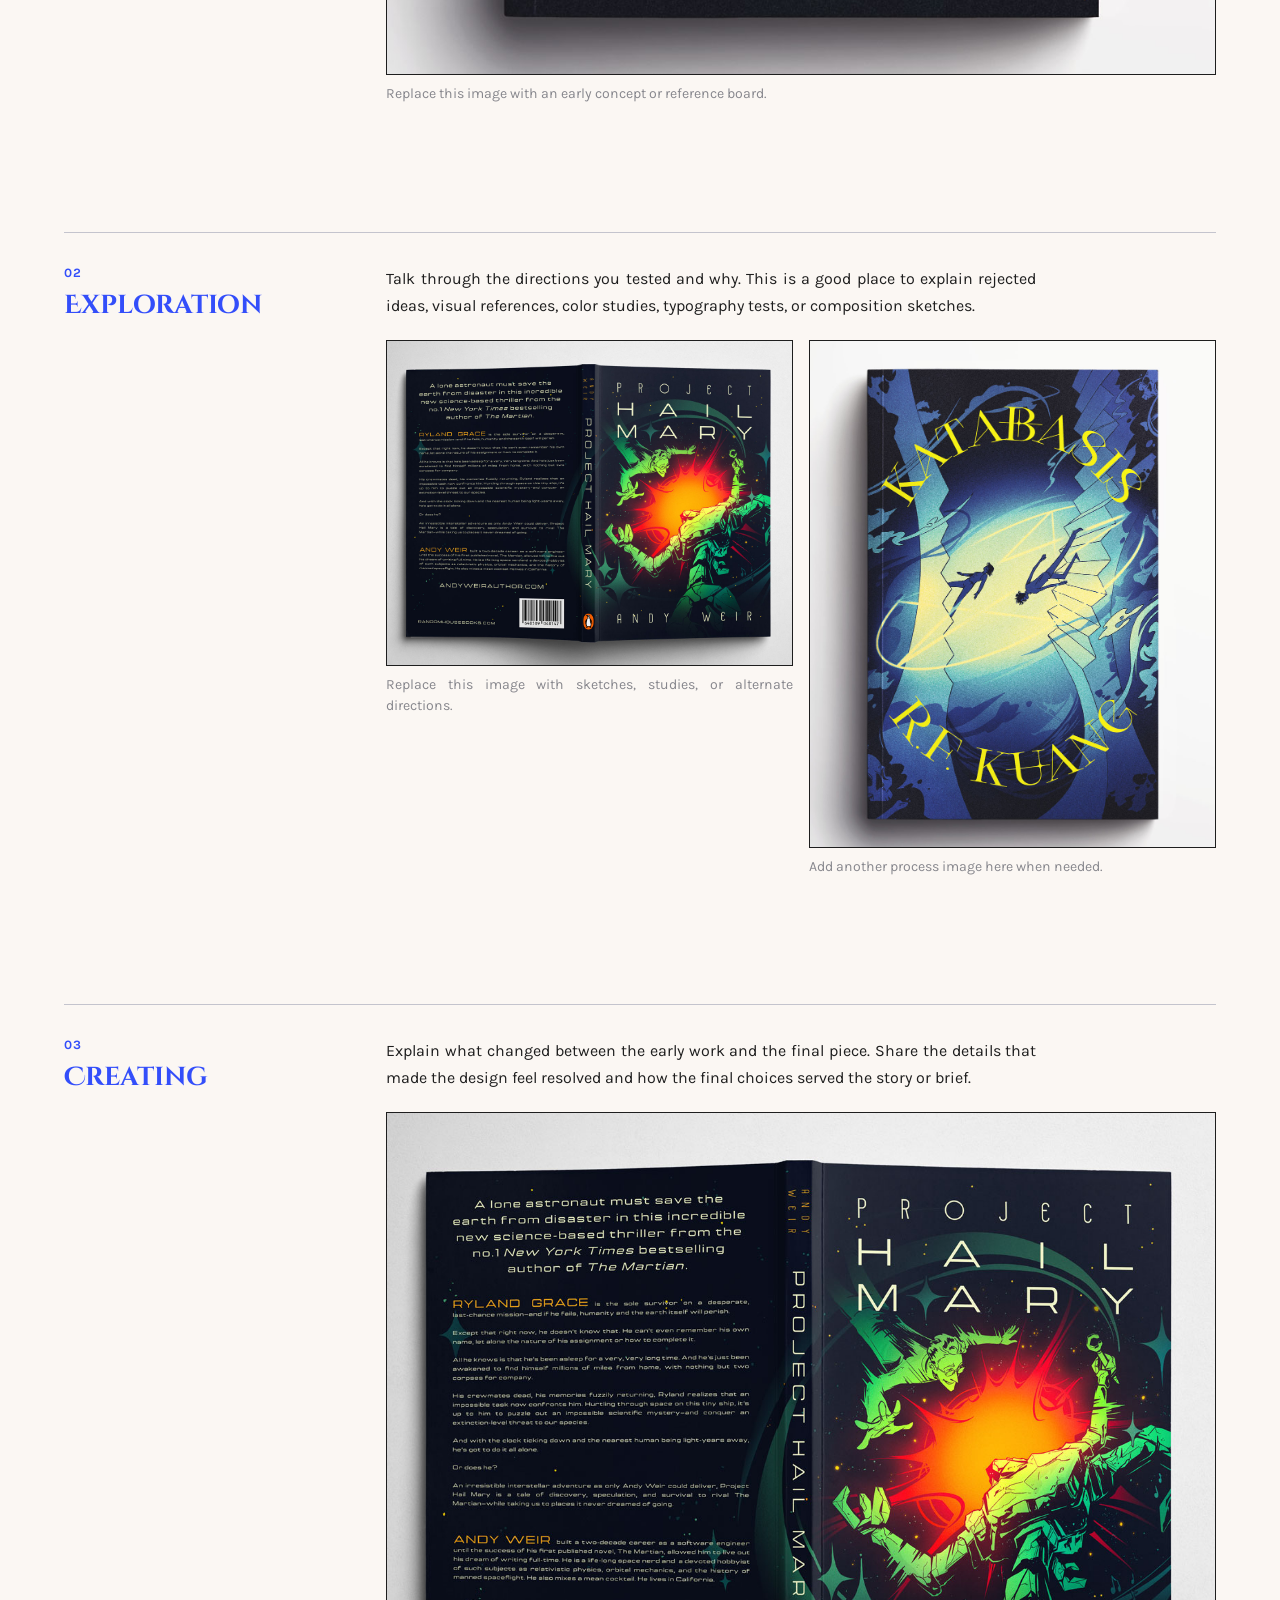
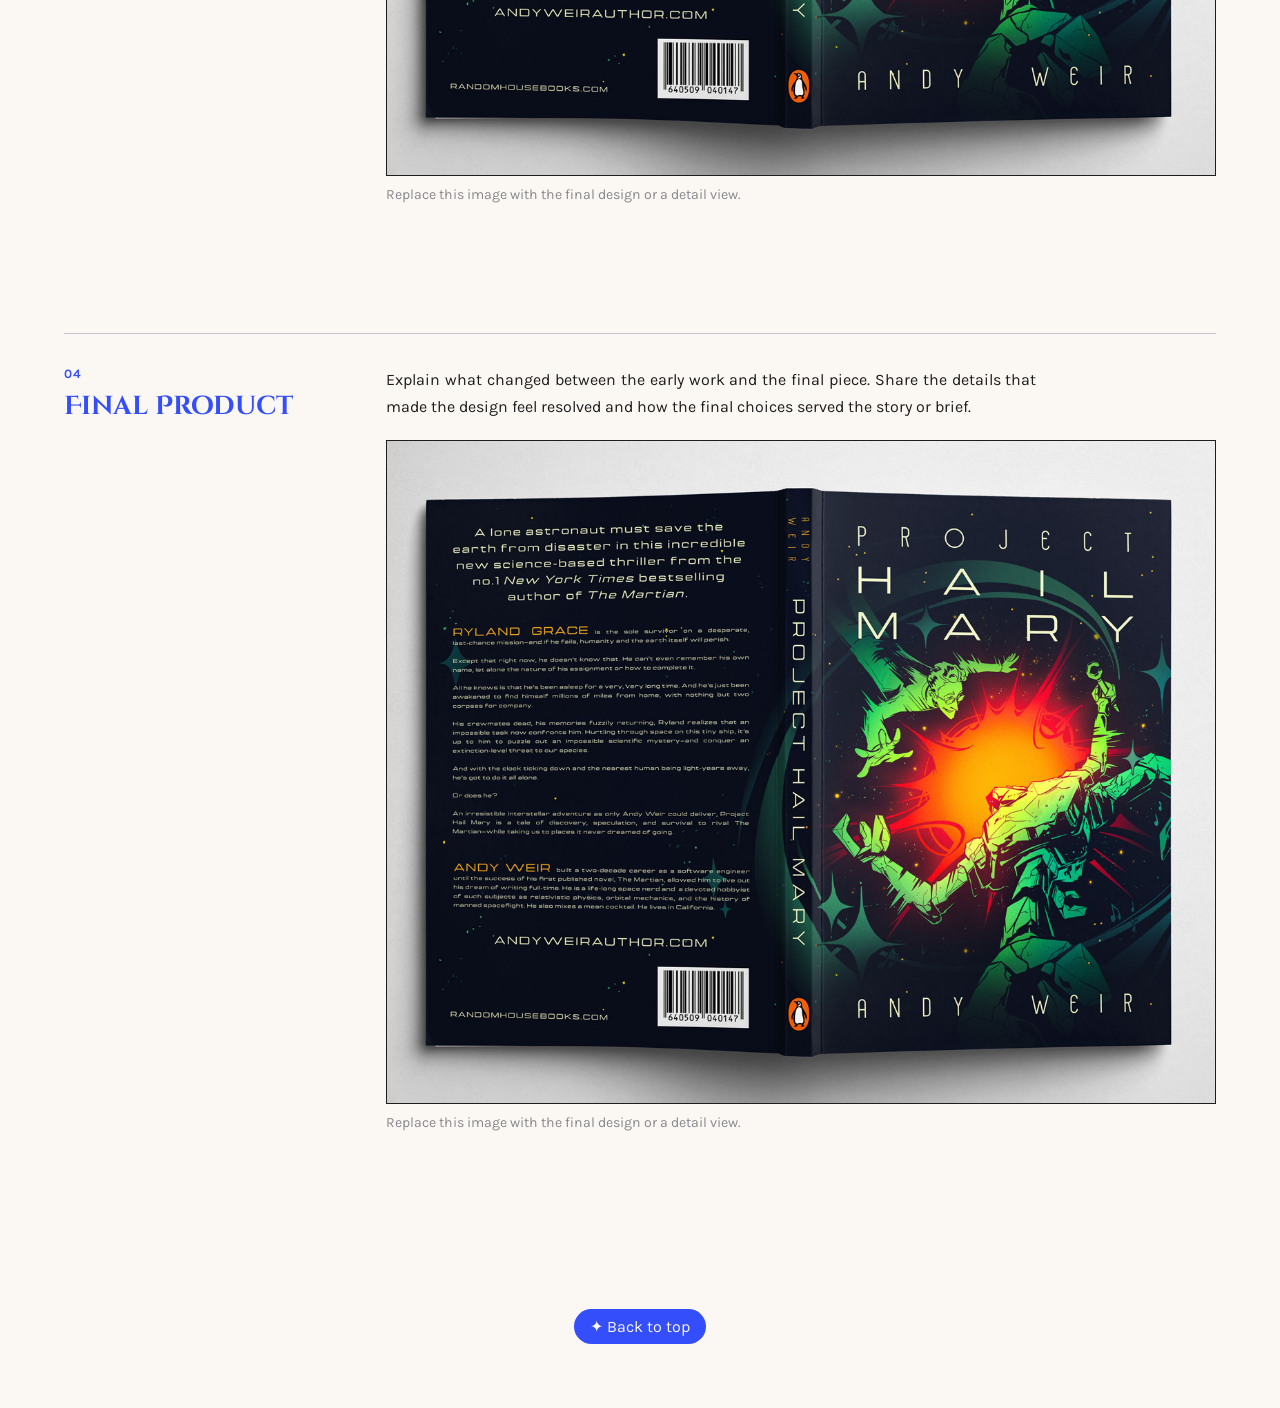
==== commit a867a3e1: "Update project section layout and added Lockwood process page" ====
--- a/process.html
+++ b/process.html
@@ -79,19 +79,19 @@
 
       <article class="project-detail-card process-detail-page">
         <div>
-          <p class="project-eyebrow">Design Process</p>
+          <p class="project-eyebrow">Personal Project</p>
           <h1 id="process-title">Project title</h1>
           <p id="process-overview" class="project-overview"></p>
         </div>
 
         <div class="project-meta">
           <div>
-            <span>Role</span>
-            <p id="process-role"></p>
+            <span>Genre</span>
+            <p id="process-genre"></p>
           </div>
           <div>
-            <span>Project type</span>
-            <p id="process-type"></p>
+            <span>Audience</span>
+            <p id="process-audience"></p>
           </div>
           <div>
             <span>Tools</span>
@@ -114,12 +114,12 @@
           title: "In the Name of the Mother",
           overview:
             "Use this page to show the decisions, experiments, and refinements behind a finished design.",
-          role: "Illustrator & Designer",
-          type: "Book cover design",
-          tools: "Replace with your tools",
+          genre: "Fantasy/Adventure",
+          audience: "Middle Grade",
+          tools: "Procreate",
           sections: [
             {
-              title: "Starting point",
+              title: "Planning",
               text: "Describe the brief, the story, or the question that guided your first ideas. What did you want the audience to feel or notice?",
               images: [
                 {
@@ -148,7 +148,19 @@
               ],
             },
             {
-              title: "Final decisions",
+              title: "Creating",
+              text: "Explain what changed between the early work and the final piece. Share the details that made the design feel resolved and how the final choices served the story or brief.",
+              images: [
+                {
+                  src: "assets/books/Project-Hail-Mary---Jacket-Design.jpg",
+                  alt: "Project Hail Mary final jacket design",
+                  caption:
+                    "Replace this image with the final design or a detail view.",
+                },
+              ],
+            },
+            {
+              title: "Final Product",
               text: "Explain what changed between the early work and the final piece. Share the details that made the design feel resolved and how the final choices served the story or brief.",
               images: [
                 {
@@ -166,12 +178,12 @@
           title: "Project Hail Mary",
           overview:
             "Use this page to show the decisions, experiments, and refinements behind a finished design.",
-          role: "Illustrator & Designer",
-          type: "Book cover design",
-          tools: "Replace with your tools",
+          genre: "Science Fiction",
+          audience: "Middle Grade (concept)",
+          tools: "Procreate, Photoshop",
           sections: [
             {
-              title: "Starting point",
+              title: "Planning",
               text: "Describe the brief, the story, or the question that guided your first ideas. What did you want the audience to feel or notice?",
               images: [
                 {
@@ -200,6 +212,70 @@
               ],
             },
             {
+              title: "Creating",
+              text: "Explain what changed between the early work and the final piece. Share the details that made the design feel resolved and how the final choices served the story or brief.",
+              images: [
+                {
+                  src: "assets/books/Project-Hail-Mary---Jacket-Design.jpg",
+                  alt: "Project Hail Mary final jacket design",
+                  caption:
+                    "Replace this image with the final design or a detail view.",
+                },
+              ],
+            },
+            {
+              title: "Final Product",
+              text: "Explain what changed between the early work and the final piece. Share the details that made the design feel resolved and how the final choices served the story or brief.",
+              images: [
+                {
+                  src: "assets/books/Project-Hail-Mary---Jacket-Design.jpg",
+                  alt: "Project Hail Mary final jacket design",
+                  caption:
+                    "Replace this image with the final design or a detail view.",
+                },
+              ],
+            },
+          ],
+        },
+        {
+          key: "moon-of-the-turning-leaves",
+          title: "Moon of the Turning Leaves",
+          overview:
+            "Use this page to show the decisions, experiments, and refinements behind a finished design.",
+          genre: "Indigenous Dystopian Fiction",
+          audience: "Adults",
+          tools: "Photoshop",
+          sections: [
+            {
+              title: "Starting point",
+              text: "Describe the brief, the story, or the question that guided your first ideas. What did you want the audience to feel or notice?",
+              images: [
+                {
+                  src: "assets/books/Project-Hail-Mary.jpg",
+                  alt: "Project Hail Mary initial cover concept",
+                  caption:
+                    "Replace this image with an early concept or reference board.",
+                },
+              ],
+            },
+            {
+              title: "Exploration",
+              text: "Talk through the directions you tested and why. This is a good place to explain rejected ideas, visual references, color studies, typography tests, or composition sketches.",
+              images: [
+                {
+                  src: "assets/books/Project-Hail-Mary---Jacket-Design.jpg",
+                  alt: "Project Hail Mary jacket design exploration",
+                  caption:
+                    "Replace this image with sketches, studies, or alternate directions.",
+                },
+                {
+                  src: "assets/books/Katabasis.jpg",
+                  alt: "Example visual exploration image",
+                  caption: "Add another process image here when needed.",
+                },
+              ],
+            },
+            {
               title: "Final decisions",
               text: "Explain what changed between the early work and the final piece. Share the details that made the design feel resolved and how the final choices served the story or brief.",
               images: [
@@ -208,6 +284,76 @@
                   alt: "Project Hail Mary final jacket design",
                   caption:
                     "Replace this image with the final design or a detail view.",
+                },
+              ],
+            },
+          ],
+        },
+        {
+          key: "lockwood-and-co",
+          title: "Lockwood & Co",
+          overview:
+            "Lockwood & Co is a ghost-hunting, action-adventure book series for middle-grade to teenage audiences. For my cover design, I decided to draw the main trio brandishing their iconic rapiers standing surrounded by shadows and ghost fog. My goal was to capture the series’ mysterious, creepy tone while also showcasing the character’s personalities.",
+          genre: "Supernatural, Mystery, Action-adventure",
+          audience: "Middle Grade",
+          tools: "Procreate",
+          sections: [
+            {
+              title: "Research",
+              text: "I began by researching popular titles in the middle grade and fantasy genres, taking note of their high contrast colors, character-centric compositions, and illustrative styles.",
+              images: [
+                {
+                  src: "assets/process/lockwood-and-co/Research.jpg",
+                  alt: "Notes and research",
+                  caption:
+                    "",
+                },
+              ],
+            },
+            {
+              title: "Exploration",
+              text: "Next, I began the ideation process, taking what I learned and incorporating that into my thumbnails and color studies.",
+              images: [
+                {
+                  src: "assets/process/lockwood-and-co/Thumbnails.jpg",
+                  alt: "Brainstorming and thumbnails",
+                  caption:
+                    "Brainstorming and thumbnails",
+                },
+                {
+                  src: "assets/process/lockwood-and-co/Color.jpg",
+                  alt: "Color studies",
+                  caption: "Color studies",
+                },
+              ],
+            },
+            {
+              title: "Creating",
+              text: "Then, I began the final illustration. Using my thumbnail as a guide, I created a rough sketch, then finalized my line art, values, and color.",
+              images: [
+                {
+                  src: "assets/process/lockwood-and-co/Sketch 2.jpg",
+                  alt: "Sketch 1",
+                  caption:
+                    "Sketch 1",
+                },
+                {
+                  src: "assets/process/lockwood-and-co/Sketch 1.jpg",
+                  alt: "Sketch 2",
+                  caption:
+                    "Sketch 2",
+                },
+              ],
+            },
+            {
+              title: "Final Product",
+              text: "This design went through several changes. I originally chose my sketch 1 (with the skull and ghost fog at the bottom), but I decided it cluttered the composition and distracted from the characters. Sketch 2 (with the shadowy hands) does a better job of framing the characters without competing for the viewer's attention.",
+              images: [
+                {
+                  src: "assets/books/Lockwood-and-Co.jpg",
+                  alt: "Final cover design",
+                  caption:
+                    "",
                 },
               ],
             },
@@ -226,8 +372,10 @@
         processProject.title;
       document.getElementById("process-overview").textContent =
         processProject.overview;
-      document.getElementById("process-role").textContent = processProject.role;
-      document.getElementById("process-type").textContent = processProject.type;
+      document.getElementById("process-genre").textContent =
+        processProject.genre;
+      document.getElementById("process-audience").textContent =
+        processProject.audience;
       document.getElementById("process-tools").textContent =
         processProject.tools;
 
--- a/styles.css
+++ b/styles.css
@@ -23,6 +23,7 @@
   --space-md: 1.5rem;
   --space-lg: 2rem;
   --space-xl: 3rem;
+  --space-xxl: 6rem;
   --section-gap: 8rem;
 }
 
@@ -212,30 +213,25 @@
 
 .work-subheading {
   text-align: left;
-  font-size: 1.3rem;
+  font-size: 1.35rem;
   margin-bottom: var(--space-lg);
 }
 
-.work-subheading::before {
+/* .work-subheading::before {
   content: "✦";
   padding: 8px;
-}
-
-.process-legend {
-  display: flex;
-  align-items: center;
-  gap: 0.4rem;
-  width: fit-content;
-  margin: -1rem 0 var(--space-sm);
-  color: var(--gray);
-  font-size: 0.85rem;
-  text-align: left;
-}
-
-.process-legend img {
-  width: 1.25rem;
-  height: 1.25rem;
+} */
+
+.inline-process-star {
+  width: 1.1em;
+  height: 1.1em;
+  margin: 0 0.15em;
+  vertical-align: -0.2em;
   object-fit: contain;
+}
+
+.process-instructions {
+  display: none;
 }
 
 #categories {
@@ -298,6 +294,12 @@
   margin-inline: auto;
 }
 
+#books-grid p {
+  text-align: left;
+  margin-bottom: var(--space-lg);
+  color: var(--gray);
+}
+
 .personal-concepts-grid {
   display: grid;
   grid-template-columns: repeat(3, minmax(0, 1fr));
@@ -319,23 +321,61 @@
 .masonry-item.process-item {
   position: relative;
   cursor: pointer;
-  transition: transform 0.25s ease;
+  transition:
+    border-color 0.25s ease,
+    transform 0.25s ease;
 }
 
 .masonry-item.process-item:hover,
 .masonry-item.process-item:focus-visible {
+  border-color: var(--blue);
   transform: translateY(-3px);
 }
 
 .masonry-item.process-item .process-item-star {
   position: absolute;
-  top: 0.6rem;
-  left: 0.6rem;
+  top: 8px;
+  left: 8px;
   z-index: 1;
-  width: 1.6rem;
-  height: 1.6rem;
+  width: clamp(1.25rem, 7%, 2rem);
+  height: auto;
   object-fit: contain;
   pointer-events: none;
+}
+
+.masonry-item.process-item::after {
+  content: "Click to view the design process!";
+  position: absolute;
+  top: 0.55rem;
+  left: 2.7rem;
+  z-index: 1;
+  padding: 0.35rem 0.55rem;
+  background: color-mix(in srgb, var(--white), transparent 15%);
+  border: 1px solid var(--blue);
+  box-shadow: 2px 4px 10px 0px rgba(0, 0, 0, 0.85);
+  color: var(--blue);
+  font-size: 0.75rem;
+  font-weight: 700;
+  line-height: 1;
+  white-space: nowrap;
+  width: max-content;
+  max-width: calc(100% - 3.2rem);
+  overflow: hidden;
+  visibility: hidden;
+  clip-path: inset(0 100% 0 0);
+  transition:
+    clip-path 0.25s ease,
+    visibility 0s linear 0.25s;
+  pointer-events: none;
+}
+
+.masonry-item.process-item:hover::after,
+.masonry-item.process-item:focus-visible::after {
+  visibility: visible;
+  clip-path: inset(0);
+  transition:
+    clip-path 0.25s ease,
+    visibility 0s linear 0s;
 }
 
 .masonry-item img {
@@ -370,85 +410,141 @@
 }
 
 #personal-work {
-  margin-bottom: var(--space-xl);
+  margin-bottom: var(--space-xxl);
 }
 
 .project-container {
   display: grid;
-  grid-template-columns: 1fr;
-  gap: var(--space-md);
+  grid-template-columns: repeat(2, minmax(0, 1fr));
+  gap: var(--space-sm);
   width: 100%;
 }
 
 .project-card {
-  display: grid;
-  grid-template-columns: minmax(220px, 1.1fr) minmax(0, 1.7fr);
-  gap: var(--space-lg);
-  align-items: center;
-  padding: 1.25rem;
-  text-align: left;
-  cursor: pointer;
+  display: block;
+  position: relative;
   color: inherit;
   text-decoration: none;
-  opacity: 0;
-  will-change: transform;
+  background: transparent;
+  border: none;
+  transition: transform 0.25s ease;
+}
+
+.project-card:hover,
+.project-card:focus-visible {
+  transform: translateY(-3px);
+}
+
+.project-card-visual {
+  position: relative;
+  overflow: hidden;
+  border: 1px solid var(--black);
   background: var(--white);
-  border: 1px solid var(--black);
-  transition:
-    transform 0.25s ease,
-    box-shadow 0.25s ease,
-    border-color 0.25s ease;
-}
-
-.project-card:hover {
-  transform: translateY(-3px);
-  border-color: var(--blue);
-  box-shadow: 0 18px 40px rgba(4, 8, 90, 0.08);
-}
-
-.project-card-visual {
+  padding: 0.75rem;
+  aspect-ratio: 16 / 10;
+}
+
+.project-card-visual:has(.project-card-placeholder) {
+  display: block;
+}
+
+.project-card-image-frame {
+  position: relative;
+  display: block;
+  width: 100%;
+  height: 100%;
   overflow: hidden;
-  border: var(--black) 1px solid;
-  background: var(--cream);
-  min-height: 260px;
-}
-
-.project-card img,
+  border: 16px solid var(--white);
+  box-sizing: border-box;
+}
+
+.project-card-image-frame img,
 .project-card-placeholder {
-  display: block;
-  width: 100%;
-  height: 280px;
+  position: relative;
+  display: block;
+  width: 100%;
+  height: 100%;
+  margin: 0;
   object-fit: cover;
   object-position: center;
+  border: none;
   transition: transform 0.35s ease;
 }
 
 .project-card:hover .project-card-visual img,
-.project-card:hover .project-card-placeholder {
+.project-card:hover .project-card-placeholder,
+.project-card:focus-visible .project-card-visual img,
+.project-card:focus-visible .project-card-placeholder {
   transform: scale(1.04);
 }
 
-.project-card-content {
+.project-card-visual::after {
+  content: "";
+  position: absolute;
+  inset: 0;
+  background: rgba(12, 15, 18, 0.45);
+  opacity: 0;
+  transition: opacity 0.25s ease;
+}
+
+.project-card:hover .project-card-visual::after,
+.project-card:focus-visible .project-card-visual::after {
+  opacity: 1;
+}
+
+.project-card-hover-meta {
+  position: absolute;
+  inset: 0;
+  z-index: 1;
   display: flex;
   flex-direction: column;
   justify-content: center;
-  gap: 0.5rem;
-  cursor: pointer;
+  align-items: center;
+  text-align: center;
+  gap: 0.2rem;
+  padding: 1rem;
+  color: var(--white);
+  opacity: 0;
+  transform: translateY(8px);
+  transition:
+    opacity 0.25s ease,
+    transform 0.25s ease;
+  pointer-events: none;
+  font-size: 1rem;
+}
+
+.project-card:hover .project-card-hover-meta,
+.project-card:focus-visible .project-card-hover-meta {
+  opacity: 1;
+  transform: translateY(0);
 }
 
 .project-card-kicker {
-  margin: 0;
-  color: var(--blue);
+  color: var(--gray);
   text-transform: uppercase;
   letter-spacing: 0.08em;
-  font-size: 0.7rem;
+  font-size: 0.8rem;
   font-weight: 700;
+  order: 2;
+}
+
+.project-card-header {
+  display: flex;
+  flex-direction: column;
+  align-items: flex-start;
+  gap: 0.15rem;
+}
+
+.project-card-content {
+  padding-top: 0.6rem;
 }
 
 .project-card-title {
+  order: 1;
   margin: 0;
-  font-size: clamp(2rem, 3vw, 2.8rem);
-  line-height: 1.05;
+  font-size: 1.25rem;
+  line-height: 1.3;
+  font-weight: 700;
   cursor: pointer;
   transition: color 0.25s ease;
 }
@@ -461,30 +557,7 @@
 }
 
 .project-card-meta {
-  display: grid;
-  grid-template-columns: repeat(3, minmax(0, 1fr));
-  gap: 0.9rem 1rem;
-  margin-top: 0.5rem;
-  padding-top: 1rem;
-  border-top: 1px solid var(--gray-light);
-}
-
-.project-card-meta div {
-  display: flex;
-  flex-direction: column;
-  gap: 0.25rem;
-}
-
-.project-card-meta span {
-  font-size: 0.68rem;
-  color: var(--gray);
-  text-transform: uppercase;
-  letter-spacing: 0.08em;
-}
-
-.project-card-meta strong {
-  font-size: 0.96rem;
-  font-weight: 600;
+  display: none;
 }
 
 .project-card-placeholder {
@@ -492,8 +565,6 @@
   align-items: center;
   justify-content: center;
   width: 100%;
-  min-height: 260px;
-  height: 100%;
   text-align: center;
   background: var(--blue-light);
   border: 1px dashed rgba(28, 32, 36, 0.28);
@@ -507,21 +578,6 @@
   opacity: 0.9;
 }
 
-@media (max-width: 760px) {
-  .project-card {
-    grid-template-columns: 1fr;
-    padding: var(--space-sm);
-  }
-
-  .project-card-visual {
-    min-height: 220px;
-  }
-
-  .project-card-meta {
-    grid-template-columns: 1fr;
-  }
-}
-
 #project-link {
   margin: var(--space-sm) 0;
 }
@@ -598,6 +654,7 @@
   background: var(--blue-light);
   border-radius: 8px;
   padding: 0.9rem 1rem;
+  border: 1px solid var(--blue);
 }
 
 .project-meta span {
@@ -639,8 +696,8 @@
 .project-image-grid {
   display: grid;
   grid-template-columns: repeat(4, minmax(0, 1fr));
-  gap: 1rem;
-  margin-bottom: 2rem;
+  gap: var(--space-sm);
+  margin-bottom: var(--space-lg);
 }
 
 .project-image-grid--compact {
@@ -764,6 +821,10 @@
   gap: 1rem;
 }
 
+.process-image-grid > :only-child {
+  grid-column: 1 / -1;
+}
+
 .process-image-grid img {
   width: 100%;
   height: auto;
@@ -939,20 +1000,30 @@
   color: var(--white);
 }
 
-#socials {
-  margin-top: var(--space-md);
-  width: 100%;
+#contact-container > div:nth-child(2) {
   display: flex;
   align-items: center;
   justify-content: center;
   gap: var(--space-md);
 }
 
+#socials {
+  width: auto;
+  display: flex;
+  align-items: center;
+  justify-content: center;
+  gap: var(--space-md);
+}
+
 @media screen and (max-width: 480px) {
   .masonry-container {
     column-count: 1 !important;
   }
 
+  #books-grid p {
+    text-align: center;
+  }
+
   .personal-concepts-grid {
     grid-template-columns: 1fr !important;
   }
@@ -965,8 +1036,13 @@
     grid-template-columns: 10% 80% 10%;
   }
 
-  #contact img {
-    width: 40px;
+  #contact-container > div:first-child,
+  #contact-container > div:last-child {
+    display: none;
+  }
+
+  #contact-container > div:nth-child(2) {
+    grid-column: 1 / -1;
   }
 }
 
@@ -983,6 +1059,19 @@
 }
 
 @media screen and (max-width: 768px) {
+  .project-card {
+    grid-template-columns: 1fr;
+    padding: var(--space-sm);
+  }
+
+  .project-card-visual {
+    min-height: 280px;
+  }
+
+  .project-card-meta {
+    grid-template-columns: 1fr;
+  }
+
   .masonry-container {
     column-count: 2;
   }
@@ -993,6 +1082,10 @@
 
   .project-meta {
     grid-template-columns: 1fr;
+  }
+
+  .process-instructions {
+    display: block;
   }
 
   .project-image-grid {
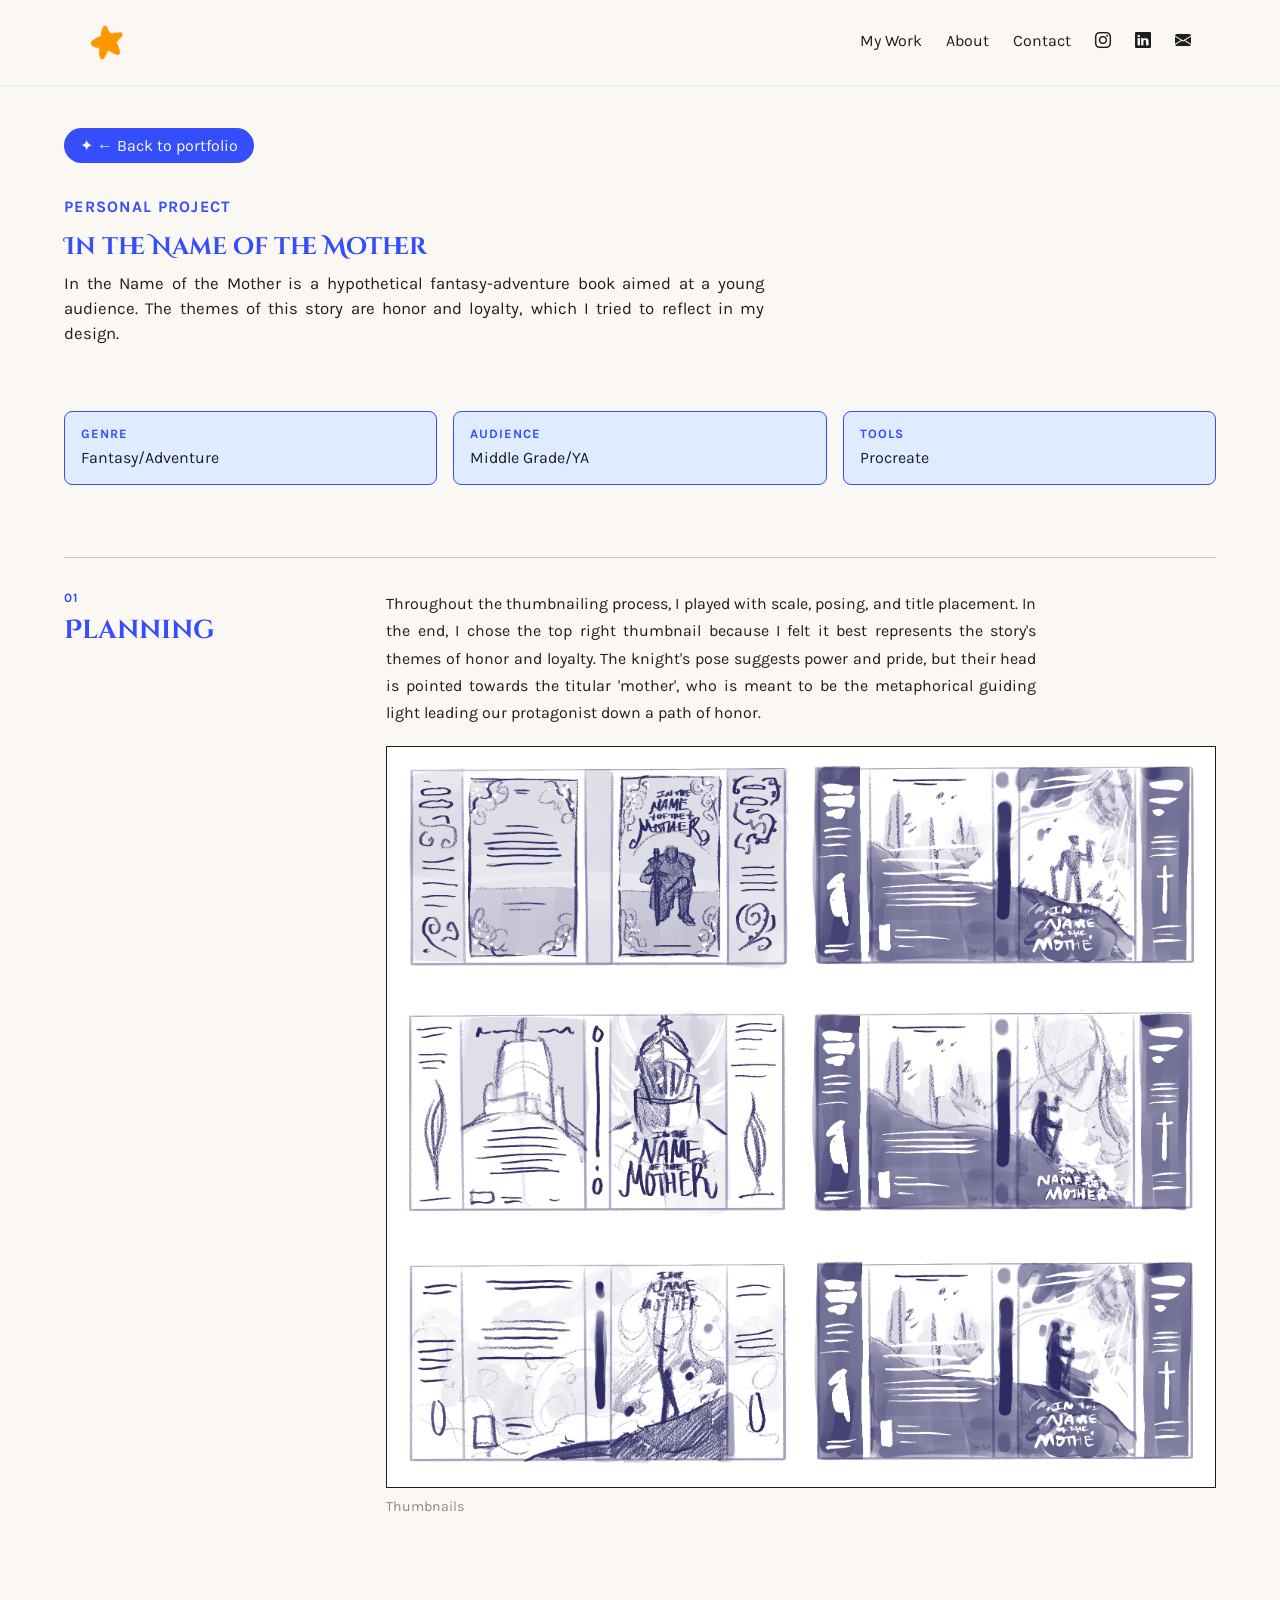
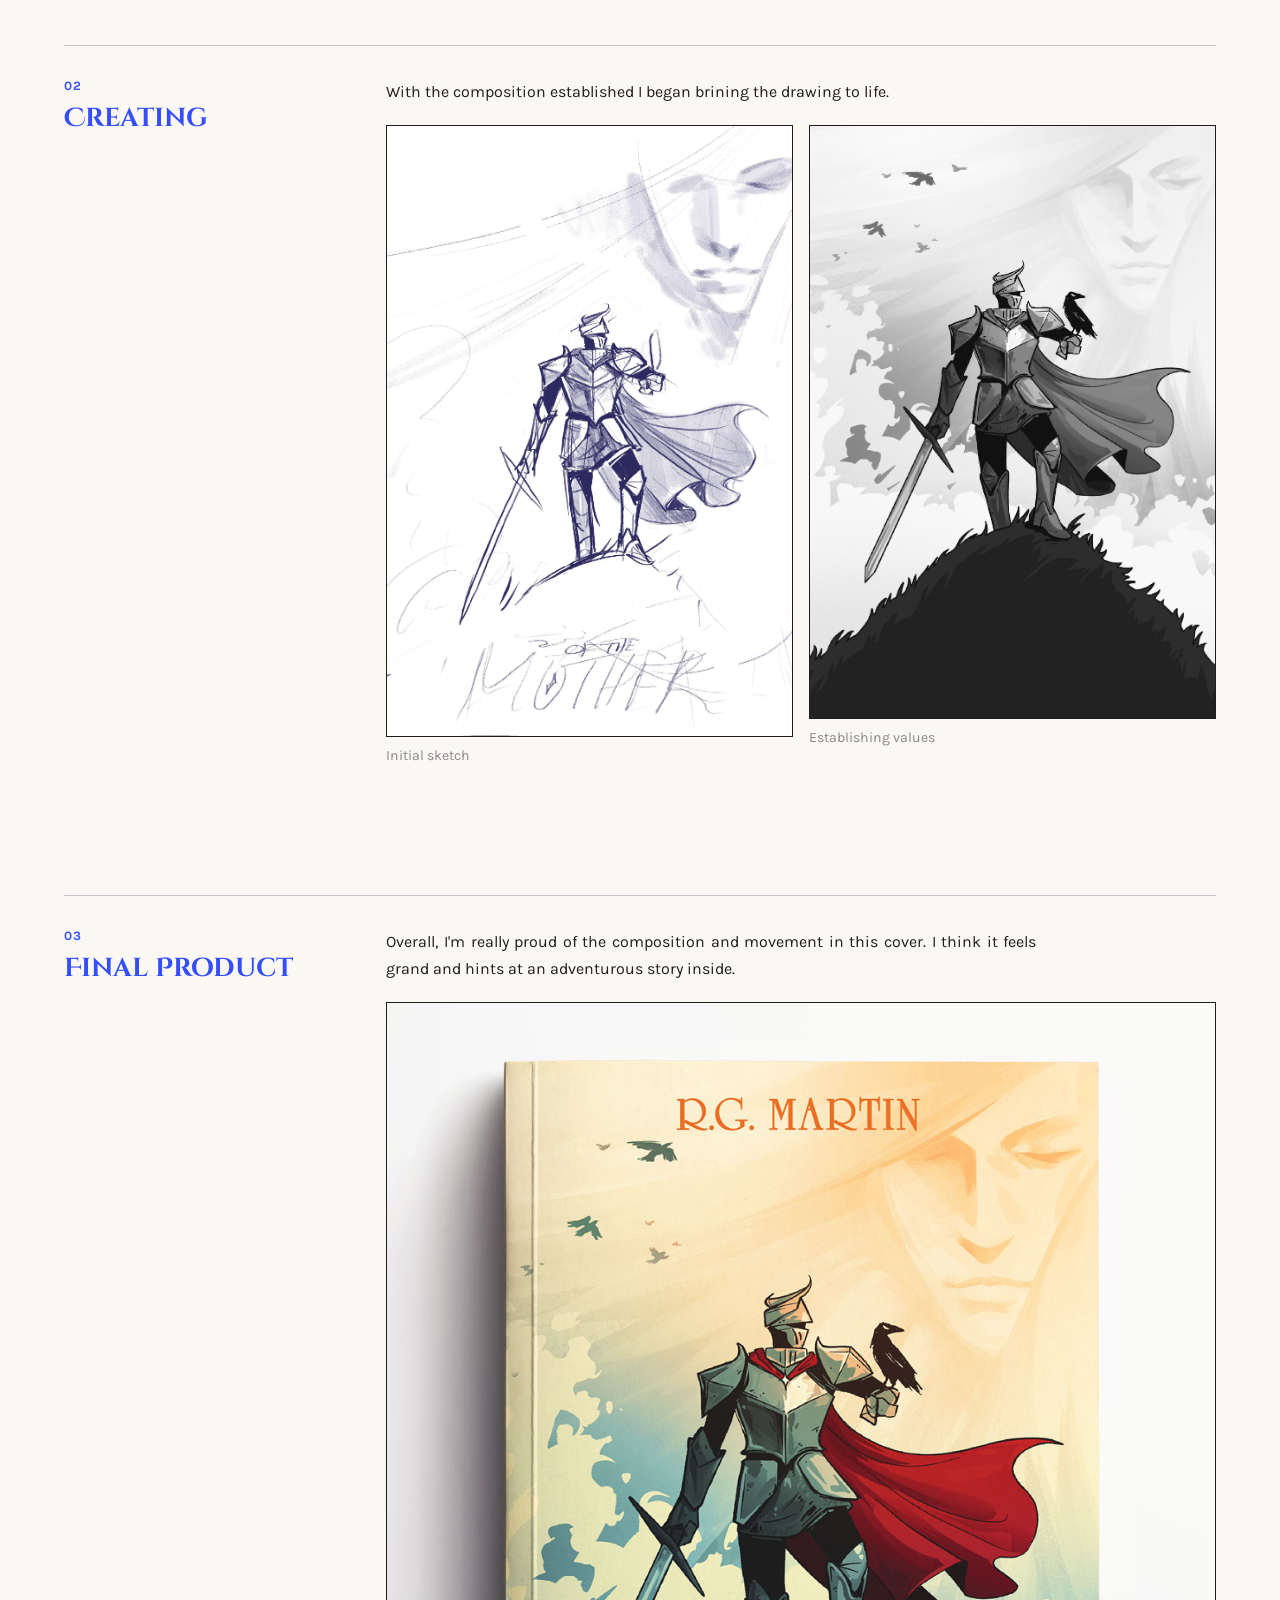
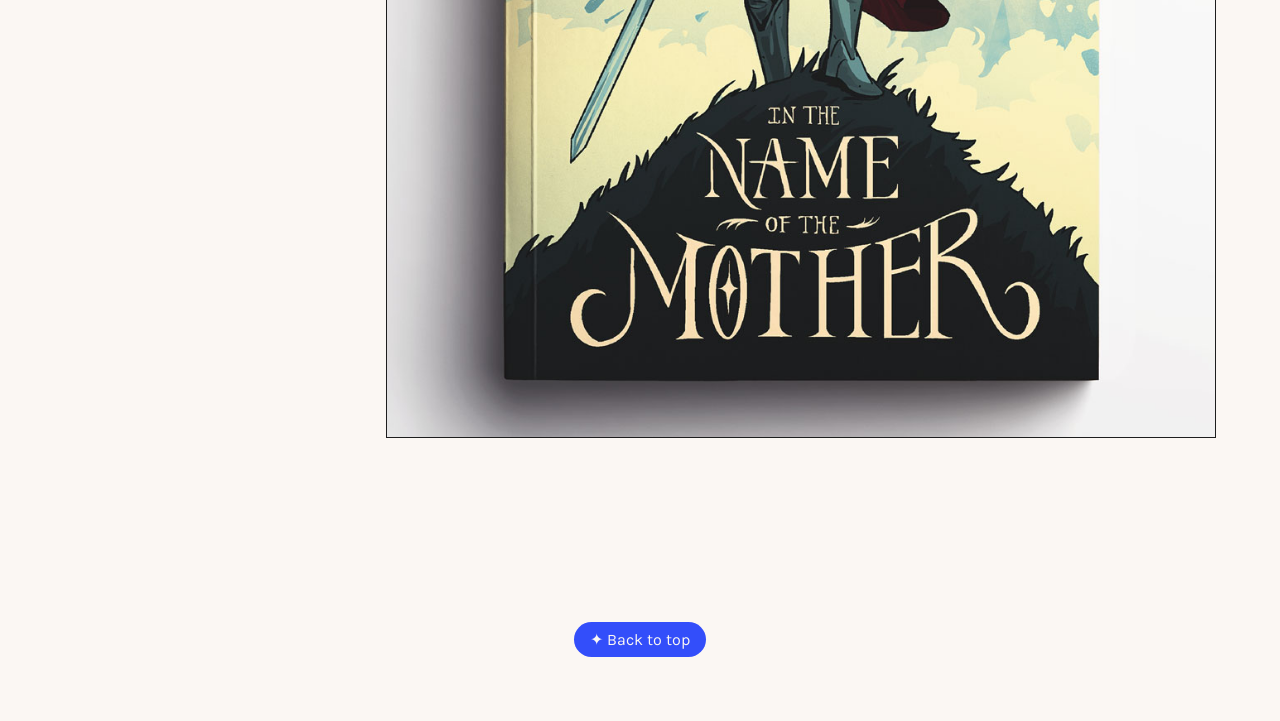
==== commit 85717e7d: "Added process section to In the Name of the Mother" ====
--- a/process.html
+++ b/process.html
@@ -113,61 +113,50 @@
           key: "in-the-name-of-the-mother",
           title: "In the Name of the Mother",
           overview:
-            "Use this page to show the decisions, experiments, and refinements behind a finished design.",
+            "In the Name of the Mother is a hypothetical fantasy-adventure book aimed at a young audience. The themes of this story are honor and loyalty, which I tried to reflect in my design.",
           genre: "Fantasy/Adventure",
-          audience: "Middle Grade",
+          audience: "Middle Grade/YA",
           tools: "Procreate",
           sections: [
             {
               title: "Planning",
-              text: "Describe the brief, the story, or the question that guided your first ideas. What did you want the audience to feel or notice?",
-              images: [
-                {
-                  src: "assets/books/Project-Hail-Mary.jpg",
-                  alt: "Project Hail Mary initial cover concept",
-                  caption:
-                    "Replace this image with an early concept or reference board.",
-                },
-              ],
-            },
-            {
-              title: "Exploration",
-              text: "Talk through the directions you tested and why. This is a good place to explain rejected ideas, visual references, color studies, typography tests, or composition sketches.",
-              images: [
-                {
-                  src: "assets/books/Project-Hail-Mary---Jacket-Design.jpg",
-                  alt: "Project Hail Mary jacket design exploration",
-                  caption:
-                    "Replace this image with sketches, studies, or alternate directions.",
-                },
-                {
-                  src: "assets/books/Katabasis.jpg",
-                  alt: "Example visual exploration image",
-                  caption: "Add another process image here when needed.",
+              text: "Throughout the thumbnailing process, I played with scale, posing, and title placement. In the end, I chose the top right thumbnail because I felt it best represents the story's themes of honor and loyalty. The knight's pose suggests power and pride, but their head is pointed towards the titular 'mother', who is meant to be the metaphorical guiding light leading our protagonist down a path of honor.",
+              images: [
+                {
+                  src: "assets/process/in-the-name-of-the-mother/Thumbnails.jpg",
+                  alt: "Thumbnails",
+                  caption:
+                    "Thumbnails",
                 },
               ],
             },
             {
               title: "Creating",
-              text: "Explain what changed between the early work and the final piece. Share the details that made the design feel resolved and how the final choices served the story or brief.",
-              images: [
-                {
-                  src: "assets/books/Project-Hail-Mary---Jacket-Design.jpg",
-                  alt: "Project Hail Mary final jacket design",
-                  caption:
-                    "Replace this image with the final design or a detail view.",
+              text: "With the composition established I began brining the drawing to life.",
+              images: [
+                {
+                  src: "assets/process/in-the-name-of-the-mother/Sketch.jpg",
+                  alt: "Early sketch",
+                  caption:
+                    "Initial sketch",
+                },
+                {
+                  src: "assets/process/in-the-name-of-the-mother/Values.jpg",
+                  alt: "Black and white shading",
+                  caption:
+                    "Establishing values",
                 },
               ],
             },
             {
               title: "Final Product",
-              text: "Explain what changed between the early work and the final piece. Share the details that made the design feel resolved and how the final choices served the story or brief.",
-              images: [
-                {
-                  src: "assets/books/Project-Hail-Mary---Jacket-Design.jpg",
-                  alt: "Project Hail Mary final jacket design",
-                  caption:
-                    "Replace this image with the final design or a detail view.",
+              text: "Overall, I'm really proud of the composition and movement in this cover. I think it feels grand and hints at an adventurous story inside.",
+              images: [
+                {
+                  src: "assets/books/In-the-Name-of-the-Mother.jpg",
+                  alt: "Final cover",
+                  caption:
+                    "",
                 },
               ],
             },
--- a/styles.css
+++ b/styles.css
@@ -72,7 +72,6 @@
 
 .container {
   width: min(90vw, 1300px);
-  box-sizing: border-box;
   margin-inline: auto;
 }
 
@@ -217,11 +216,6 @@
   margin-bottom: var(--space-lg);
 }
 
-/* .work-subheading::before {
-  content: "✦";
-  padding: 8px;
-} */
-
 .inline-process-star {
   width: 1.1em;
   height: 1.1em;
@@ -236,8 +230,9 @@
 
 #categories {
   display: grid;
-  grid-template-columns: repeat(3, minmax(0, 1fr));
-  width: 320px;
+  grid-template-columns: repeat(2, minmax(0, 1fr));
+  /* width: 320px; */
+  width: 210px;
   margin: 0 auto var(--space-xl) auto;
   justify-content: center;
   gap: var(--space-sm);
@@ -330,6 +325,15 @@
 .masonry-item.process-item:focus-visible {
   border-color: var(--blue);
   transform: translateY(-3px);
+}
+
+.masonry-item.process-item img:not(.process-item-star) {
+  transition: transform 0.25s ease;
+}
+
+.masonry-item.process-item:hover img:not(.process-item-star),
+.masonry-item.process-item:focus-visible img:not(.process-item-star) {
+  transform: scale(1.04);
 }
 
 .masonry-item.process-item .process-item-star {
@@ -423,6 +427,8 @@
 .project-card {
   display: block;
   position: relative;
+  width: 100%;
+  min-width: 0;
   color: inherit;
   text-decoration: none;
   background: transparent;
@@ -454,7 +460,7 @@
   width: 100%;
   height: 100%;
   overflow: hidden;
-  border: 16px solid var(--white);
+  border: clamp(8px, 1.5vw, 16px) solid var(--white);
   box-sizing: border-box;
 }
 
@@ -950,7 +956,6 @@
   position: relative;
   width: 310px;
   display: block;
-  border: var(--cream) 1px solid;
   margin-left: auto;
   overflow: visible;
   border: solid 1px var(--blue-light);
@@ -1030,9 +1035,6 @@
 
   #contact-container {
     padding: var(--space-md);
-  }
-
-  #contact-container {
     grid-template-columns: 10% 80% 10%;
   }
 
@@ -1061,11 +1063,12 @@
 @media screen and (max-width: 768px) {
   .project-card {
     grid-template-columns: 1fr;
-    padding: var(--space-sm);
+    padding: 0;
   }
 
   .project-card-visual {
-    min-height: 280px;
+    min-height: 220px;
+    aspect-ratio: auto;
   }
 
   .project-card-meta {
@@ -1168,7 +1171,7 @@
   }
 
   .project-container {
-    grid-template-columns: 1fr;
+    grid-template-columns: minmax(0, 1fr);
   }
 }
 
